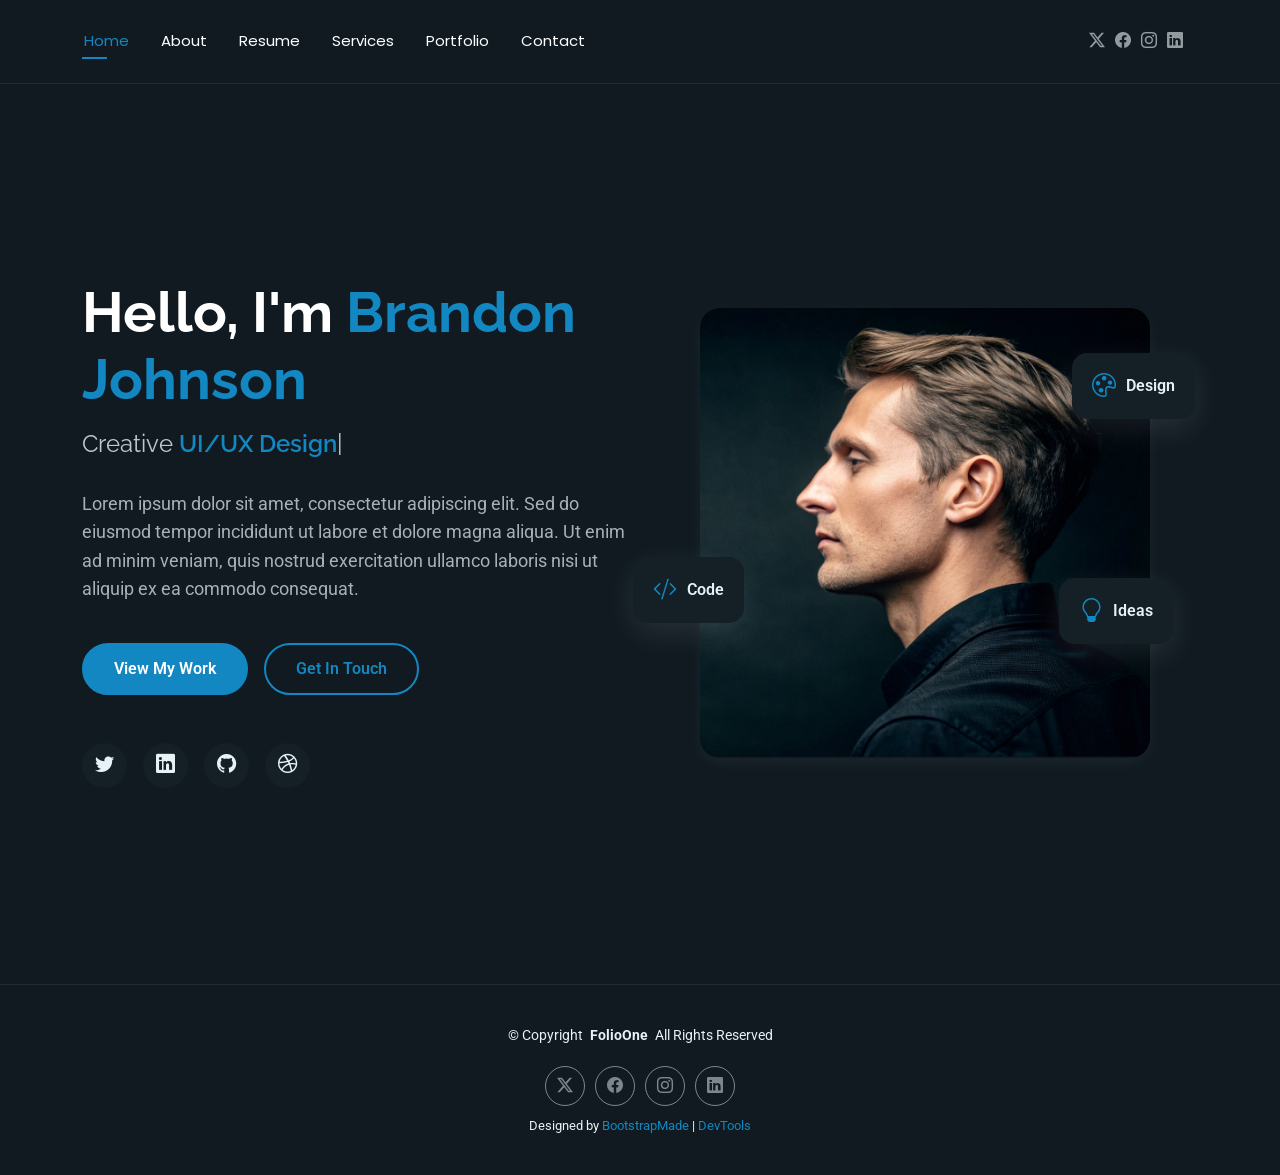
==== index.html @ 655c6ffe "." ====
<!DOCTYPE html>
<html lang="en">

<head>
  <meta charset="utf-8">
  <meta content="width=device-width, initial-scale=1.0" name="viewport">
  <title>Index - FolioOne Bootstrap Template</title>
  <meta name="description" content="">
  <meta name="keywords" content="">

  <!-- Favicons -->
  <link href="assets/img/favicon.png" rel="icon">
  <link href="assets/img/apple-touch-icon.png" rel="apple-touch-icon">

  <!-- Fonts -->
  <link href="https://fonts.googleapis.com" rel="preconnect">
  <link href="https://fonts.gstatic.com" rel="preconnect" crossorigin>
  <link href="https://fonts.googleapis.com/css2?family=Roboto:ital,wght@0,100;0,300;0,400;0,500;0,700;0,900;1,100;1,300;1,400;1,500;1,700;1,900&family=Poppins:ital,wght@0,100;0,200;0,300;0,400;0,500;0,600;0,700;0,800;0,900;1,100;1,200;1,300;1,400;1,500;1,600;1,700;1,800;1,900&family=Raleway:ital,wght@0,100;0,200;0,300;0,400;0,500;0,600;0,700;0,800;0,900;1,100;1,200;1,300;1,400;1,500;1,600;1,700;1,800;1,900&display=swap" rel="stylesheet">

  <!-- Vendor CSS Files -->
  <link href="assets/vendor/bootstrap/css/bootstrap.min.css" rel="stylesheet">
  <link href="assets/vendor/bootstrap-icons/bootstrap-icons.css" rel="stylesheet">
  <link href="assets/vendor/aos/aos.css" rel="stylesheet">
  <link href="assets/vendor/swiper/swiper-bundle.min.css" rel="stylesheet">
  <link href="assets/vendor/glightbox/css/glightbox.min.css" rel="stylesheet">

  <!-- Main CSS File -->
  <link href="assets/css/main.css" rel="stylesheet">

  <!-- =======================================================
  * Template Name: FolioOne
  * Template URL: https://bootstrapmade.com/folioone-bootstrap-portfolio-website-template/
  * Updated: Aug 23 2025 with Bootstrap v5.3.7
  * Author: BootstrapMade.com
  * License: https://bootstrapmade.com/license/
  ======================================================== -->
</head>

<body class="index-page">

  <header id="header" class="header d-flex align-items-center light-background sticky-top">
    <div class="container position-relative d-flex align-items-center justify-content-between">

      <!-- <a href="index.html" class="logo d-flex align-items-center me-auto me-xl-0">
      <img src="assets/img/logo.webp" alt="">
      <h1 class="sitename">FolioOne</h1> 
    </a> -->

      <nav id="navmenu" class="navmenu">
        <ul>
          <li><a href="index.html" class="active">Home</a></li>
          <li><a href="about.html">About</a></li>
          <li><a href="resume.html">Resume</a></li>
          <li><a href="services.html">Services</a></li>
          <li><a href="portfolio.html">Portfolio</a></li>
          <li><a href="contact.html">Contact</a></li>
        </ul>
        <i class="mobile-nav-toggle d-xl-none bi bi-list"></i>
      </nav>

      <div class="header-social-links">
        <a href="#" class="twitter"><i class="bi bi-twitter-x"></i></a>
        <a href="#" class="facebook"><i class="bi bi-facebook"></i></a>
        <a href="#" class="instagram"><i class="bi bi-instagram"></i></a>
        <a href="#" class="linkedin"><i class="bi bi-linkedin"></i></a>
      </div>

    </div>
  </header>

  <main class="main">

    <!-- Hero Section -->
    <section id="hero" class="hero section">

      <div class="container" data-aos="fade-up" data-aos-delay="100">

        <div class="row gy-4 align-items-center">
          <div class="col-lg-6 order-2 order-lg-1">
            <div class="hero-content">
              <h1 data-aos="fade-up" data-aos-delay="200">Hello, I'm <span class="highlight">Brandon Johnson</span></h1>
              <h2 data-aos="fade-up" data-aos-delay="300">Creative <span class="typed" data-typed-items="UI/UX Designer, Web Developer, Digital Artist, Brand Strategist"></span></h2>
              <p data-aos="fade-up" data-aos-delay="400">Lorem ipsum dolor sit amet, consectetur adipiscing elit. Sed do eiusmod tempor incididunt ut labore et dolore magna aliqua. Ut enim ad minim veniam, quis nostrud exercitation ullamco laboris nisi ut aliquip ex ea commodo consequat.</p>
              <div class="hero-actions" data-aos="fade-up" data-aos-delay="500">
                <a href="portfolio.html" class="btn btn-primary">View My Work</a>
                <a href="contact.html" class="btn btn-outline">Get In Touch</a>
              </div>
              <div class="social-links" data-aos="fade-up" data-aos-delay="600">
                <a href="#"><i class="bi bi-twitter"></i></a>
                <a href="#"><i class="bi bi-linkedin"></i></a>
                <a href="#"><i class="bi bi-github"></i></a>
                <a href="#"><i class="bi bi-dribbble"></i></a>
              </div>
            </div>
          </div>
          <div class="col-lg-6 order-1 order-lg-2">
            <div class="hero-image" data-aos="zoom-in" data-aos-delay="300">
              <div class="image-wrapper">
                <img src="assets/img/profile/profile-square-11.webp" alt="Sarah Mitchell" class="img-fluid">
                <div class="floating-elements">
                  <div class="floating-card design" data-aos="fade-left" data-aos-delay="700">
                    <i class="bi bi-palette"></i>
                    <span>Design</span>
                  </div>
                  <div class="floating-card code" data-aos="fade-right" data-aos-delay="800">
                    <i class="bi bi-code-slash"></i>
                    <span>Code</span>
                  </div>
                  <div class="floating-card creativity" data-aos="fade-up" data-aos-delay="900">
                    <i class="bi bi-lightbulb"></i>
                    <span>Ideas</span>
                  </div>
                </div>
              </div>
            </div>
          </div>
        </div>

      </div>

    </section><!-- /Hero Section -->

  </main>

  <footer id="footer" class="footer">

    <div class="container">
      <div class="copyright text-center ">
        <p>© <span>Copyright</span> <strong class="px-1 sitename">FolioOne</strong> <span>All Rights Reserved<br></span></p>
      </div>
      <div class="social-links d-flex justify-content-center">
        <a href=""><i class="bi bi-twitter-x"></i></a>
        <a href=""><i class="bi bi-facebook"></i></a>
        <a href=""><i class="bi bi-instagram"></i></a>
        <a href=""><i class="bi bi-linkedin"></i></a>
      </div>
      <div class="credits">
        <!-- All the links in the footer should remain intact. -->
        <!-- You can delete the links only if you've purchased the pro version. -->
        <!-- Licensing information: https://bootstrapmade.com/license/ -->
        <!-- Purchase the pro version with working PHP/AJAX contact form: [buy-url] -->
        Designed by <a href="https://bootstrapmade.com/">BootstrapMade</a> | <a href="https://bootstrapmade.com/tools/">DevTools</a>
      </div>
    </div>

  </footer>

  <!-- Scroll Top -->
  <a href="#" id="scroll-top" class="scroll-top d-flex align-items-center justify-content-center"><i class="bi bi-arrow-up-short"></i></a>

  <!-- Preloader -->
  <div id="preloader"></div>

  <!-- Vendor JS Files -->
  <script src="assets/vendor/bootstrap/js/bootstrap.bundle.min.js"></script>
  <script src="assets/vendor/php-email-form/validate.js"></script>
  <script src="assets/vendor/aos/aos.js"></script>
  <script src="assets/vendor/typed.js/typed.umd.js"></script>
  <script src="assets/vendor/waypoints/noframework.waypoints.js"></script>
  <script src="assets/vendor/purecounter/purecounter_vanilla.js"></script>
  <script src="assets/vendor/swiper/swiper-bundle.min.js"></script>
  <script src="assets/vendor/imagesloaded/imagesloaded.pkgd.min.js"></script>
  <script src="assets/vendor/isotope-layout/isotope.pkgd.min.js"></script>
  <script src="assets/vendor/glightbox/js/glightbox.min.js"></script>

  <!-- Main JS File -->
  <script src="assets/js/main.js"></script>

</body>

</html>
---- assets/css/main.css ----
/**
* Template Name: FolioOne
* Template URL: https://bootstrapmade.com/folioone-bootstrap-portfolio-website-template/
* Updated: Aug 23 2025 with Bootstrap v5.3.7
* Author: BootstrapMade.com
* License: https://bootstrapmade.com/license/
*/

/*--------------------------------------------------------------
# Font & Color Variables
# Help: https://bootstrapmade.com/color-system/
--------------------------------------------------------------*/
/* Fonts */
:root {
  --default-font: "Roboto",  system-ui, -apple-system, "Segoe UI", Roboto, "Helvetica Neue", Arial, "Noto Sans", "Liberation Sans", sans-serif, "Apple Color Emoji", "Segoe UI Emoji", "Segoe UI Symbol", "Noto Color Emoji";
  --heading-font: "Raleway",  sans-serif;
  --nav-font: "Poppins",  sans-serif;
}

/* Global Colors - The following color variables are used throughout the website. Updating them here will change the color scheme of the entire website */
:root { 
  --background-color: #101a20; /* Background color for the entire website, including individual sections */
  --default-color: #e7f2f7; /* Default color used for the majority of the text content across the entire website */
  --heading-color: #ffffff; /* Color for headings, subheadings and title throughout the website */
  --accent-color: #1387c1; /* Accent color that represents your brand on the website. It's used for buttons, links, and other elements that need to stand out */
  --surface-color: #141f26; /* The surface color is used as a background of boxed elements within sections, such as cards, icon boxes, or other elements that require a visual separation from the global background. */
  --contrast-color: #ffffff; /* Contrast color for text, ensuring readability against backgrounds of accent, heading, or default colors. */
}

/* Nav Menu Colors - The following color variables are used specifically for the navigation menu. They are separate from the global colors to allow for more customization options */
:root {
  --nav-color: #ffffff;  /* The default color of the main navmenu links */
  --nav-hover-color: #1387c1; /* Applied to main navmenu links when they are hovered over or active */
  --nav-mobile-background-color: #213642; /* Used as the background color for mobile navigation menu */
  --nav-dropdown-background-color: #051117; /* Used as the background color for dropdown items that appear when hovering over primary navigation items */
  --nav-dropdown-color: #e7f2f7; /* Used for navigation links of the dropdown items in the navigation menu. */
  --nav-dropdown-hover-color: #1387c1; /* Similar to --nav-hover-color, this color is applied to dropdown navigation links when they are hovered over. */
}

/* Color Presets - These classes override global colors when applied to any section or element, providing reuse of the sam color scheme. */

.light-background {
  --background-color: #142027;
  --surface-color: #325264;
}

.dark-background {
  --background-color: #0b1419;
  --default-color: #ffffff;
  --heading-color: #ffffff;
  --surface-color: #252525;
  --contrast-color: #ffffff;
}

/* Smooth scroll */
:root {
  scroll-behavior: smooth;
}

/*--------------------------------------------------------------
# General Styling & Shared Classes
--------------------------------------------------------------*/
body {
  color: var(--default-color);
  background-color: var(--background-color);
  font-family: var(--default-font);
}

a {
  color: var(--accent-color);
  text-decoration: none;
  transition: 0.3s;
}

a:hover {
  color: color-mix(in srgb, var(--accent-color), transparent 25%);
  text-decoration: none;
}

h1,
h2,
h3,
h4,
h5,
h6 {
  color: var(--heading-color);
  font-family: var(--heading-font);
}

/* PHP Email Form Messages
------------------------------*/
.php-email-form .error-message {
  display: none;
  background: #df1529;
  color: #ffffff;
  text-align: left;
  padding: 15px;
  margin-bottom: 24px;
  font-weight: 600;
}

.php-email-form .sent-message {
  display: none;
  color: #ffffff;
  background: #059652;
  text-align: center;
  padding: 15px;
  margin-bottom: 24px;
  font-weight: 600;
}

.php-email-form .loading {
  display: none;
  background: var(--surface-color);
  text-align: center;
  padding: 15px;
  margin-bottom: 24px;
}

.php-email-form .loading:before {
  content: "";
  display: inline-block;
  border-radius: 50%;
  width: 24px;
  height: 24px;
  margin: 0 10px -6px 0;
  border: 3px solid var(--accent-color);
  border-top-color: var(--surface-color);
  animation: php-email-form-loading 1s linear infinite;
}

@keyframes php-email-form-loading {
  0% {
    transform: rotate(0deg);
  }

  100% {
    transform: rotate(360deg);
  }
}

/*--------------------------------------------------------------
# Global Header
--------------------------------------------------------------*/
.header {
  --background-color: rgba(255, 255, 255, 0);
  color: var(--default-color);
  background-color: var(--background-color);
  padding: 15px 0;
  transition: all 0.5s;
  z-index: 997;
  border-bottom: 1px solid color-mix(in srgb, var(--default-color), transparent 92%);
}

.header .logo {
  line-height: 1;
}

.header .logo img {
  max-height: 36px;
  margin-right: 8px;
}

.header .logo h1 {
  font-size: 32px;
  margin: 0;
  font-weight: 400;
  color: var(--heading-color);
}

.header .header-social-links {
  padding-right: 15px;
}

.header .header-social-links a {
  color: color-mix(in srgb, var(--default-color), transparent 40%);
  padding-left: 6px;
  display: inline-block;
  transition: 0.3s;
  font-size: 16px;
}

.header .header-social-links a:hover {
  color: var(--default-color);
}

.header .header-social-links a i {
  line-height: 0px;
}

@media (max-width: 1200px) {
  .header .logo {
    order: 1;
  }

  .header .header-social-links {
    order: 2;
  }

  .header .navmenu {
    order: 3;
  }
}

/* Global Header on Scroll
------------------------------*/
.scrolled .header {
  --background-color: rgba(16, 26, 32, 0.9);
}

/*--------------------------------------------------------------
# Navigation Menu
--------------------------------------------------------------*/
/* Desktop Navigation */
@media (min-width: 1200px) {
  .navmenu {
    padding: 0;
  }

  .navmenu ul {
    margin: 0;
    padding: 0;
    display: flex;
    list-style: none;
    align-items: center;
  }

  .navmenu li {
    position: relative;
  }

  .navmenu>ul>li {
    white-space: nowrap;
    padding: 15px 28px 15px 0;
  }

  .navmenu>ul>li:last-child {
    padding-right: 0;
  }

  .navmenu a,
  .navmenu a:focus {
    color: var(--nav-color);
    font-size: 15px;
    padding: 0 2px;
    font-family: var(--nav-font);
    font-weight: 400;
    display: flex;
    align-items: center;
    justify-content: space-between;
    white-space: nowrap;
    transition: 0.3s;
    position: relative;
  }

  .navmenu a i,
  .navmenu a:focus i {
    font-size: 12px;
    line-height: 0;
    margin-left: 5px;
    transition: 0.3s;
  }

  .navmenu>ul>li>a:before {
    content: "";
    position: absolute;
    height: 2px;
    bottom: -6px;
    left: 0;
    background-color: var(--nav-hover-color);
    visibility: hidden;
    width: 0px;
    transition: all 0.3s ease-in-out 0s;
  }

  .navmenu a:hover:before,
  .navmenu li:hover>a:before,
  .navmenu .active:before {
    visibility: visible;
    width: 25px;
  }

  .navmenu li:hover>a,
  .navmenu .active,
  .navmenu .active:focus {
    color: var(--nav-hover-color);
  }

  .navmenu .dropdown ul {
    margin: 0;
    padding: 10px 0;
    background: var(--nav-dropdown-background-color);
    display: block;
    position: absolute;
    visibility: hidden;
    left: -5px;
    top: 130%;
    opacity: 0;
    transition: 0.3s;
    border-radius: 4px;
    z-index: 99;
    box-shadow: 0px 0px 30px rgba(0, 0, 0, 0.1);
  }

  .navmenu .dropdown ul li {
    min-width: 200px;
  }

  .navmenu .dropdown ul a {
    padding: 10px 20px;
    font-size: 15px;
    text-transform: none;
    color: var(--nav-dropdown-color);
  }

  .navmenu .dropdown ul a i {
    font-size: 12px;
  }

  .navmenu .dropdown ul a:hover,
  .navmenu .dropdown ul .active:hover,
  .navmenu .dropdown ul li:hover>a {
    color: var(--nav-dropdown-hover-color);
  }

  .navmenu .dropdown:hover>ul {
    opacity: 1;
    top: 100%;
    visibility: visible;
  }

  .navmenu .dropdown .dropdown ul {
    top: 0;
    left: -90%;
    visibility: hidden;
  }

  .navmenu .dropdown .dropdown:hover>ul {
    opacity: 1;
    top: 0;
    left: -100%;
    visibility: visible;
  }
}

/* Mobile Navigation */
@media (max-width: 1199px) {
  .mobile-nav-toggle {
    color: var(--nav-color);
    font-size: 28px;
    line-height: 0;
    margin-right: 10px;
    cursor: pointer;
    transition: color 0.3s;
  }

  .navmenu {
    padding: 0;
    z-index: 9997;
  }

  .navmenu ul {
    display: none;
    list-style: none;
    position: absolute;
    inset: 60px 20px 20px 20px;
    padding: 10px 0;
    margin: 0;
    border-radius: 6px;
    background-color: var(--nav-mobile-background-color);
    border: 1px solid color-mix(in srgb, var(--default-color), transparent 90%);
    box-shadow: none;
    overflow-y: auto;
    transition: 0.3s;
    z-index: 9998;
  }

  .navmenu a,
  .navmenu a:focus {
    color: var(--nav-dropdown-color);
    padding: 10px 20px;
    font-family: var(--nav-font);
    font-size: 17px;
    font-weight: 500;
    display: flex;
    align-items: center;
    justify-content: space-between;
    white-space: nowrap;
    transition: 0.3s;
  }

  .navmenu a i,
  .navmenu a:focus i {
    font-size: 12px;
    line-height: 0;
    margin-left: 5px;
    width: 30px;
    height: 30px;
    display: flex;
    align-items: center;
    justify-content: center;
    border-radius: 50%;
    transition: 0.3s;
    background-color: color-mix(in srgb, var(--accent-color), transparent 90%);
  }

  .navmenu a i:hover,
  .navmenu a:focus i:hover {
    background-color: var(--accent-color);
    color: var(--contrast-color);
  }

  .navmenu a:hover,
  .navmenu .active,
  .navmenu .active:focus {
    color: var(--nav-dropdown-hover-color);
  }

  .navmenu .active i,
  .navmenu .active:focus i {
    background-color: var(--accent-color);
    color: var(--contrast-color);
    transform: rotate(180deg);
  }

  .navmenu .dropdown ul {
    position: static;
    display: none;
    z-index: 99;
    padding: 10px 0;
    margin: 10px 20px;
    background-color: var(--nav-dropdown-background-color);
    transition: all 0.5s ease-in-out;
  }

  .navmenu .dropdown ul ul {
    background-color: rgba(33, 37, 41, 0.1);
  }

  .navmenu .dropdown>.dropdown-active {
    display: block;
    background-color: rgba(33, 37, 41, 0.03);
  }

  .mobile-nav-active {
    overflow: hidden;
  }

  .mobile-nav-active .mobile-nav-toggle {
    color: #fff;
    position: absolute;
    font-size: 32px;
    top: 15px;
    right: 15px;
    margin-right: 0;
    z-index: 9999;
  }

  .mobile-nav-active .navmenu {
    position: fixed;
    overflow: hidden;
    inset: 0;
    background: rgba(33, 37, 41, 0.8);
    transition: 0.3s;
  }

  .mobile-nav-active .navmenu>ul {
    display: block;
  }
}

/*--------------------------------------------------------------
# Global Footer
--------------------------------------------------------------*/
.footer {
  color: var(--default-color);
  background-color: var(--background-color);
  font-size: 14px;
  padding: 40px 0;
  position: relative;
  border-top: 1px solid color-mix(in srgb, var(--default-color), transparent 92%);
}

.footer .copyright p {
  margin-bottom: 0;
}

.footer .social-links {
  margin-top: 20px;
}

.footer .social-links a {
  display: flex;
  align-items: center;
  justify-content: center;
  width: 40px;
  height: 40px;
  border-radius: 50%;
  border: 1px solid color-mix(in srgb, var(--default-color), transparent 50%);
  font-size: 16px;
  color: color-mix(in srgb, var(--default-color), transparent 50%);
  margin: 0 5px;
  transition: 0.3s;
}

.footer .social-links a:hover {
  color: var(--accent-color);
  border-color: var(--accent-color);
}

.footer .credits {
  margin-top: 10px;
  font-size: 13px;
  text-align: center;
}

/*--------------------------------------------------------------
# Preloader
--------------------------------------------------------------*/
#preloader {
  position: fixed;
  inset: 0;
  z-index: 9999;
  overflow: hidden;
  background-color: var(--background-color);
  transition: all 0.6s ease-out;
  width: 100%;
  height: 100vh;
}

#preloader:before,
#preloader:after {
  content: "";
  position: absolute;
  border: 4px solid var(--accent-color);
  border-radius: 50%;
  animation: animate-preloader 2s cubic-bezier(0, 0.2, 0.8, 1) infinite;
}

#preloader:after {
  animation-delay: -0.5s;
}

@keyframes animate-preloader {
  0% {
    width: 10px;
    height: 10px;
    top: calc(50% - 5px);
    left: calc(50% - 5px);
    opacity: 1;
  }

  100% {
    width: 72px;
    height: 72px;
    top: calc(50% - 36px);
    left: calc(50% - 36px);
    opacity: 0;
  }
}

/*--------------------------------------------------------------
# Scroll Top Button
--------------------------------------------------------------*/
.scroll-top {
  position: fixed;
  visibility: hidden;
  opacity: 0;
  right: 15px;
  bottom: -15px;
  z-index: 99999;
  background-color: var(--accent-color);
  width: 44px;
  height: 44px;
  border-radius: 50px;
  transition: all 0.4s;
}

.scroll-top i {
  font-size: 24px;
  color: var(--contrast-color);
  line-height: 0;
}

.scroll-top:hover {
  background-color: color-mix(in srgb, var(--accent-color), transparent 20%);
  color: var(--contrast-color);
}

.scroll-top.active {
  visibility: visible;
  opacity: 1;
  bottom: 15px;
}

/*--------------------------------------------------------------
# Disable aos animation delay on mobile devices
--------------------------------------------------------------*/
@media screen and (max-width: 768px) {
  [data-aos-delay] {
    transition-delay: 0 !important;
  }
}

/*--------------------------------------------------------------
# Global Page Titles & Breadcrumbs
--------------------------------------------------------------*/
.page-title {
  color: var(--default-color);
  background-color: var(--background-color);
  position: relative;
}

.page-title .heading {
  padding: 80px 0;
  border-top: 1px solid color-mix(in srgb, var(--default-color), transparent 90%);
}

.page-title .heading h1 {
  font-size: 38px;
  font-weight: 700;
}

.page-title nav {
  background-color: color-mix(in srgb, var(--default-color), transparent 96%);
  padding: 20px 0;
}

.page-title nav ol {
  display: flex;
  flex-wrap: wrap;
  list-style: none;
  padding: 0;
  margin: 0;
  font-size: 16px;
  font-weight: 400;
}

.page-title nav ol li+li {
  padding-left: 10px;
}

.page-title nav ol li+li::before {
  content: "/";
  display: inline-block;
  padding-right: 10px;
  color: color-mix(in srgb, var(--default-color), transparent 70%);
}

/*--------------------------------------------------------------
# Global Sections
--------------------------------------------------------------*/
section,
.section {
  color: var(--default-color);
  background-color: var(--background-color);
  padding: 60px 0;
  scroll-margin-top: 100px;
  overflow: clip;
}

@media (max-width: 1199px) {

  section,
  .section {
    scroll-margin-top: 66px;
  }
}

/*--------------------------------------------------------------
# Global Section Titles
--------------------------------------------------------------*/
.section-title {
  text-align: center;
  padding-bottom: 60px;
  position: relative;
}

.section-title h2 {
  font-size: 3.5rem;
  font-weight: 400;
  line-height: 1.2;
  color: var(--heading-color);
  margin-bottom: 1.5rem;
  letter-spacing: -1px;
}

@media (max-width: 768px) {
  .section-title h2 {
    font-size: 2.5rem;
  }
}

.section-title p {
  font-size: 1.125rem;
  line-height: 1.8;
  color: color-mix(in srgb, var(--default-color), transparent 25%);
  max-width: 900px;
  margin: 0 auto;
  text-wrap: balance;
}

/*--------------------------------------------------------------
# Hero Section
--------------------------------------------------------------*/
.hero {
  padding: 80px 0;
  min-height: 100vh;
  display: flex;
  align-items: center;
}

.hero .hero-content h1 {
  font-size: 3.5rem;
  font-weight: 700;
  margin-bottom: 1rem;
  line-height: 1.2;
}

.hero .hero-content h1 .highlight {
  color: var(--accent-color);
  position: relative;
}

.hero .hero-content h1 .highlight::after {
  content: "";
  position: absolute;
  bottom: 0;
  left: 0;
  width: 100%;
  height: 3px;
  background: linear-gradient(90deg, var(--accent-color), color-mix(in srgb, var(--accent-color), transparent 50%));
  border-radius: 2px;
}

@media (max-width: 768px) {
  .hero .hero-content h1 {
    font-size: 2.5rem;
  }
}

.hero .hero-content h2 {
  font-size: 1.5rem;
  font-weight: 400;
  margin-bottom: 2rem;
  color: color-mix(in srgb, var(--default-color), transparent 20%);
}

.hero .hero-content h2 .typed {
  color: var(--accent-color);
  font-weight: 600;
}

@media (max-width: 768px) {
  .hero .hero-content h2 {
    font-size: 1.25rem;
  }
}

.hero .hero-content p {
  font-size: 1.1rem;
  line-height: 1.6;
  margin-bottom: 2.5rem;
  color: color-mix(in srgb, var(--default-color), transparent 30%);
}

.hero .hero-actions {
  display: flex;
  gap: 1rem;
  margin-bottom: 3rem;
}

.hero .hero-actions .btn {
  padding: 12px 30px;
  border-radius: 50px;
  font-weight: 600;
  text-decoration: none;
  transition: all 0.3s ease;
  border: 2px solid;
}

.hero .hero-actions .btn.btn-primary {
  background: var(--accent-color);
  color: var(--contrast-color);
  border-color: var(--accent-color);
}

.hero .hero-actions .btn.btn-primary:hover {
  background: color-mix(in srgb, var(--accent-color), black 15%);
  border-color: color-mix(in srgb, var(--accent-color), black 15%);
  transform: translateY(-2px);
}

.hero .hero-actions .btn.btn-outline {
  background: transparent;
  color: var(--accent-color);
  border-color: var(--accent-color);
}

.hero .hero-actions .btn.btn-outline:hover {
  transform: translateY(-2px);
}

@media (max-width: 576px) {
  .hero .hero-actions {
    flex-direction: column;
  }

  .hero .hero-actions .btn {
    text-align: center;
  }
}

.hero .social-links {
  display: flex;
  gap: 1rem;
}

.hero .social-links a {
  width: 45px;
  height: 45px;
  background: var(--surface-color);
  border-radius: 50%;
  display: flex;
  align-items: center;
  justify-content: center;
  color: var(--default-color);
  font-size: 1.2rem;
  transition: all 0.3s ease;
}

.hero .social-links a:hover {
  background: var(--accent-color);
  color: var(--contrast-color);
  transform: translateY(-3px);
  box-shadow: 0 8px 25px color-mix(in srgb, var(--accent-color), transparent 70%);
}

.hero .hero-image {
  position: relative;
}

.hero .hero-image .image-wrapper {
  position: relative;
  max-width: 450px;
  margin: 0 auto;
}

.hero .hero-image .image-wrapper img {
  border-radius: 20px;
  box-shadow: 0 5px 15px color-mix(in srgb, var(--default-color), transparent 95%);
  transition: transform 0.3s ease;
}

.hero .hero-image .image-wrapper img:hover {
  transform: scale(1.02);
}

.hero .hero-image .floating-elements {
  position: absolute;
  top: 0;
  left: 0;
  right: 0;
  bottom: 0;
  pointer-events: none;
}

.hero .hero-image .floating-elements .floating-card {
  position: absolute;
  background: var(--surface-color);
  padding: 15px 20px;
  border-radius: 15px;
  box-shadow: 0 10px 30px color-mix(in srgb, var(--default-color), transparent 90%);
  display: flex;
  align-items: center;
  gap: 10px;
  font-weight: 600;
  animation: float 3s ease-in-out infinite;
}

.hero .hero-image .floating-elements .floating-card i {
  font-size: 1.5rem;
  color: var(--accent-color);
}

.hero .hero-image .floating-elements .floating-card.design {
  top: 10%;
  right: -10%;
  animation-delay: 0s;
}

.hero .hero-image .floating-elements .floating-card.code {
  bottom: 30%;
  left: -15%;
  animation-delay: 1s;
}

.hero .hero-image .floating-elements .floating-card.creativity {
  top: 60%;
  right: -5%;
  animation-delay: 2s;
}

@media (max-width: 992px) {
  .hero .hero-image .floating-elements .floating-card {
    display: none;
  }
}

@keyframes float {

  0%,
  100% {
    transform: translateY(0px);
  }

  50% {
    transform: translateY(-10px);
  }
}

@media (max-width: 992px) {
  .hero .hero-content {
    text-align: center;
    margin-bottom: 3rem;
  }
}

/*--------------------------------------------------------------
# About Section
--------------------------------------------------------------*/
.about .intro-content .eyebrow {
  display: inline-block;
  letter-spacing: 0.12em;
  text-transform: uppercase;
  font-size: 12px;
  color: color-mix(in srgb, var(--default-color), transparent 40%);
  margin-bottom: 16px;
}

.about .intro-content .headline {
  font-family: var(--heading-font);
  font-weight: 300;
  line-height: 1.2;
  font-size: clamp(28px, 4vw, 44px);
  margin: 0 0 24px 0;
}

.about .intro-content .lead {
  font-size: 18px;
  line-height: 1.8;
  color: color-mix(in srgb, var(--default-color), transparent 10%);
  margin-bottom: 24px;
}

.about .intro-content p {
  line-height: 1.8;
  margin-bottom: 24px;
  color: color-mix(in srgb, var(--default-color), transparent 5%);
}

.about .intro-content .cta-group {
  display: flex;
  gap: 24px;
  align-items: center;
  margin-top: 24px;
}

.about .intro-content .cta-group .btn-ghost {
  display: inline-flex;
  align-items: center;
  gap: 8px;
  padding: 12px 18px;
  border-radius: 6px;
  color: var(--accent-color);
  background: color-mix(in srgb, var(--accent-color), transparent 92%);
  border: 1px solid color-mix(in srgb, var(--accent-color), transparent 70%);
  transition: 0.3s ease-in-out;
}

.about .intro-content .cta-group .btn-ghost:hover,
.about .intro-content .cta-group .btn-ghost:focus {
  color: var(--contrast-color);
  background: var(--accent-color);
  border-color: var(--accent-color);
  outline: none;
  box-shadow: 0 0 0 3px color-mix(in srgb, var(--accent-color), transparent 70%);
}

.about .intro-content .cta-group .link-underline {
  display: inline-flex;
  align-items: center;
  gap: 8px;
  position: relative;
  color: var(--accent-color);
  padding-bottom: 4px;
  transition: 0.3s ease-in-out;
}

.about .intro-content .cta-group .link-underline::after {
  content: "";
  position: absolute;
  left: 0;
  right: 0;
  bottom: 0;
  height: 1px;
  background: color-mix(in srgb, var(--accent-color), transparent 40%);
  transform: scaleX(0.4);
  transform-origin: left;
  transition: 0.3s ease-in-out;
}

.about .intro-content .cta-group .link-underline:hover,
.about .intro-content .cta-group .link-underline:focus {
  color: color-mix(in srgb, var(--accent-color), transparent 10%);
  outline: none;
}

.about .intro-content .cta-group .link-underline:hover::after,
.about .intro-content .cta-group .link-underline:focus::after {
  transform: scaleX(1);
}

.about .profile-figure {
  margin: 0;
}

.about .profile-figure .profile-photo {
  width: 88%;
  max-width: 440px;
  border-radius: 18px;
  box-shadow: 0 10px 30px color-mix(in srgb, var(--default-color), transparent 92%);
  transform: translateY(0);
  transition: transform 0.3s ease-in-out;
}

.about .profile-figure .profile-caption {
  margin-top: 24px;
  display: flex;
  align-items: center;
  justify-content: center;
}

.about .profile-figure .profile-caption .meta {
  font-size: 14px;
  color: color-mix(in srgb, var(--default-color), transparent 20%);
}

.about .profile-figure .profile-caption .meta .funfact {
  font-size: 13px;
  margin-top: 4px;
  color: color-mix(in srgb, var(--default-color), transparent 35%);
}

.about .profile-figure:hover .profile-photo {
  transform: translateY(-4px);
}

.about .skill-item {
  padding: 24px;
  border-radius: 6px;
  transition: 0.3s ease-in-out;
  background: color-mix(in srgb, var(--surface-color), var(--accent-color) 2%);
  border: 1px solid color-mix(in srgb, var(--default-color), transparent 88%);
  height: 100%;
}

.about .skill-item i {
  font-size: 24px;
  color: var(--accent-color);
  margin-bottom: 16px;
  display: inline-block;
}

.about .skill-item h3 {
  font-size: 16px;
  margin-bottom: 6px;
  font-weight: 500;
}

.about .skill-item p {
  margin: 0;
  font-size: 14px;
  color: color-mix(in srgb, var(--default-color), transparent 25%);
}

.about .skill-item:hover {
  transform: translateY(-3px);
  border-color: color-mix(in srgb, var(--accent-color), transparent 60%);
  box-shadow: 0 10px 30px color-mix(in srgb, var(--default-color), transparent 92%);
}

.about .timeline-item {
  position: relative;
  padding-left: 26px;
}

.about .timeline-item time {
  display: inline-block;
  font-size: 12px;
  letter-spacing: 0.08em;
  text-transform: uppercase;
  color: color-mix(in srgb, var(--default-color), transparent 45%);
  margin-bottom: 6px;
}

.about .timeline-item h4 {
  font-size: 18px;
  font-weight: 400;
  margin: 0 0 6px;
}

.about .timeline-item p {
  font-size: 14px;
  color: color-mix(in srgb, var(--default-color), transparent 25%);
  margin: 0;
}

.about .timeline-item .dot {
  position: absolute;
  left: 0;
  top: 4px;
  width: 10px;
  height: 10px;
  border-radius: 50%;
  background: var(--accent-color);
  box-shadow: 0 0 0 6px color-mix(in srgb, var(--accent-color), transparent 80%);
}

.about .personal-quote {
  padding: 24px 0;
}

.about .personal-quote p {
  font-family: var(--heading-font);
  font-weight: 300;
  font-size: clamp(20px, 3vw, 28px);
  line-height: 1.5;
  color: color-mix(in srgb, var(--default-color), transparent 5%);
  margin: 0 auto;
  max-width: 800px;
}

.about .fact-pill {
  display: flex;
  align-items: center;
  justify-content: center;
  gap: 10px;
  padding: 10px 14px;
  border-radius: 999px;
  border: 1px solid color-mix(in srgb, var(--default-color), transparent 85%);
  background: var(--surface-color);
  color: color-mix(in srgb, var(--default-color), transparent 10%);
  transition: 0.3s ease-in-out;
}

.about .fact-pill i {
  color: var(--accent-color);
}

.about .fact-pill span {
  font-size: 14px;
}

.about .fact-pill:hover {
  transform: translateY(-2px);
  border-color: color-mix(in srgb, var(--accent-color), transparent 60%);
  box-shadow: 0 10px 30px color-mix(in srgb, var(--default-color), transparent 92%);
}

.about .fact-pill:focus-within {
  box-shadow: 0 0 0 3px color-mix(in srgb, var(--accent-color), transparent 70%);
}

@media (max-width: 992px) {
  .about .profile-figure {
    text-align: center !important;
  }

  .about .profile-figure .profile-photo {
    width: 72%;
  }

  .about .intro-content .cta-group {
    flex-wrap: wrap;
  }
}

@media (max-width: 576px) {
  .about .profile-figure .profile-photo {
    width: 100%;
  }
}

/*--------------------------------------------------------------
# Skills Section
--------------------------------------------------------------*/
.skills .skill-box {
  background-color: var(--surface-color);
  padding: 2rem;
  border-radius: 8px;
  box-shadow: 0 0 20px rgba(0, 0, 0, 0.05);
}

.skills .skill-box h3 {
  font-size: 1.2rem;
  margin-bottom: 1rem;
  font-weight: 600;
}

.skills .skill-box p {
  font-size: 0.9rem;
  margin-bottom: 0.8rem;
  opacity: 0.6;
}

.skills .skill-box .progress {
  background-color: color-mix(in srgb, var(--accent-color), transparent 85%);
  border-radius: 50px;
  height: 8px;
  margin-top: 5px;
  overflow: hidden;
}

.skills .skill-box .progress .progress-bar {
  background-color: var(--accent-color);
  height: 100%;
  position: relative;
  border-radius: 50px;
  transition: 0.9s;
  width: 1px;
}

/*--------------------------------------------------------------
# Stats Section
--------------------------------------------------------------*/
.stats .avatars {
  position: relative;
}

.stats .avatars img {
  width: 60px;
  height: 60px;
  border: 3px solid var(--accent-color);
  margin-right: -15px;
  transition: transform 0.3s ease;
}

.stats .avatars img:hover {
  transform: translateY(-5px);
  z-index: 2;
}

.stats .counters h2 {
  color: var(--heading-color);
  font-size: 48px;
  font-weight: 700;
  margin-bottom: 10px;
}

.stats .counters h2 span {
  display: inline-block;
}

.stats .counters p {
  color: var(--default-color);
  font-size: 18px;
  margin: 0;
  opacity: 0.9;
}

@media (max-width: 991px) {
  .stats .row {
    text-align: center;
  }

  .stats .avatars {
    justify-content: center;
    margin-bottom: 40px;
  }

  .stats .counters h2 {
    font-size: 36px;
  }

  .stats .counters p {
    font-size: 16px;
  }

  .stats .counters .col-md-4 {
    margin-bottom: 30px;
  }

  .stats .counters .col-md-4:last-child {
    margin-bottom: 0;
  }
}

@media (max-width: 576px) {
  .stats {
    padding: 60px 0;
  }

  .stats .avatars {
    flex-wrap: wrap;
    justify-content: center;
  }

  .stats .avatars img {
    margin: 0 -8px;
  }
}

/*--------------------------------------------------------------
# Testimonials Section
--------------------------------------------------------------*/
.testimonials .testimonials-carousel,
.testimonials .testimonials-slider {
  overflow: hidden;
}

.testimonials .testimonial-item .testimonial-content {
  border-left: 3px solid var(--accent-color);
  padding-left: 30px;
}

.testimonials .testimonial-item .testimonial-img {
  border-radius: 50%;
  border: 4px solid var(--background-color);
  margin: 0 auto;
}

.testimonials .testimonial-item h3 {
  font-size: 20px;
  font-weight: bold;
  margin: 10px 0 5px 0;
}

.testimonials .testimonial-item h4 {
  font-size: 14px;
  color: color-mix(in srgb, var(--default-color), transparent 40%);
  margin: 0 0 10px 0;
}

.testimonials .testimonial-item .stars i {
  color: #ffc107;
  margin: 0 1px;
}

.testimonials .testimonial-item .quote-icon-left,
.testimonials .testimonial-item .quote-icon-right {
  color: color-mix(in srgb, var(--accent-color), transparent 50%);
  font-size: 26px;
  line-height: 0;
}

.testimonials .testimonial-item .quote-icon-left {
  display: inline-block;
  left: -5px;
  position: relative;
}

.testimonials .testimonial-item .quote-icon-right {
  display: inline-block;
  right: -5px;
  position: relative;
  top: 10px;
  transform: scale(-1, -1);
}

.testimonials .testimonial-item p {
  font-style: italic;
}

.testimonials .swiper-wrapper {
  height: auto;
}

.testimonials .swiper-pagination {
  margin-top: 30px;
  position: relative;
}

.testimonials .swiper-pagination .swiper-pagination-bullet {
  width: 12px;
  height: 12px;
  background-color: color-mix(in srgb, var(--default-color), transparent 85%);
  opacity: 1;
}

.testimonials .swiper-pagination .swiper-pagination-bullet-active {
  background-color: var(--accent-color);
}

/*--------------------------------------------------------------
# Resume Section
--------------------------------------------------------------*/
.resume .resume-item {
  margin-bottom: 3rem;
}

.resume .resume-item .resume-title {
  font-size: 1.75rem;
  font-weight: 700;
  margin-bottom: 1.5rem;
  padding-bottom: 1.5rem;
  position: relative;
  color: var(--heading-color);
}

.resume .resume-item .resume-title::after {
  content: "";
  position: absolute;
  display: block;
  width: 50px;
  height: 3px;
  background: var(--accent-color);
  bottom: 0;
  left: 0;
}

.resume .resume-item .resume-content {
  padding-left: 1.25rem;
  border-left: 2px solid color-mix(in srgb, var(--accent-color), transparent 85%);
}

.resume .resume-item article {
  position: relative;
  margin-bottom: 2.5rem;
}

.resume .resume-item article::before {
  content: "";
  position: absolute;
  width: 16px;
  height: 16px;
  border-radius: 50%;
  left: -1.8rem;
  top: 0.25rem;
  background: var(--background-color);
  border: 2px solid var(--accent-color);
}

.resume .resume-item article h4 {
  font-size: 1.25rem;
  font-weight: 600;
  margin-bottom: 0.5rem;
  color: var(--heading-color);
}

.resume .resume-item article h5 {
  font-size: 1rem;
  background: color-mix(in srgb, var(--accent-color), transparent 92%);
  padding: 0.375rem 0.75rem;
  display: inline-block;
  font-weight: 600;
  margin: 0.5rem 0;
  color: var(--accent-color);
  border-radius: 4px;
}

.resume .resume-item article .institution,
.resume .resume-item article .company {
  font-size: 1rem;
  margin-bottom: 1rem;
  color: color-mix(in srgb, var(--default-color), transparent 25%);
}

.resume .resume-item article p {
  margin-bottom: 1rem;
}

.resume .resume-item article ul {
  padding-left: 1.25rem;
  margin-bottom: 0;
}

.resume .resume-item article ul li {
  padding-bottom: 0.75rem;
  position: relative;
}

.resume .resume-item article ul li:last-child {
  padding-bottom: 0;
}

.resume .skill-item {
  margin-bottom: 2rem;
}

.resume .skill-item h4 {
  font-size: 1rem;
  font-weight: 600;
  margin-bottom: 0.75rem;
  color: var(--heading-color);
}

.resume .skill-item .progress {
  height: 0.75rem;
  background-color: color-mix(in srgb, var(--accent-color), transparent 92%);
  border-radius: 1rem;
  overflow: visible;
}

.resume .skill-item .progress .progress-bar {
  background-color: var(--accent-color);
  position: relative;
  border-radius: 1rem;
  width: 0;
  transition: width 1s ease;
}

.resume .skill-item .progress .progress-bar::after {
  content: attr(aria-valuenow) "%";
  position: absolute;
  right: 0;
  top: -1.75rem;
  font-size: 0.875rem;
  font-weight: 600;
  color: var(--accent-color);
}

@media (max-width: 991.98px) {
  .resume .resume-item {
    margin-bottom: 2rem;
  }
}

@media (max-width: 767.98px) {
  .resume .resume-content {
    padding-left: 1rem !important;
  }

  .resume article::before {
    left: -2rem !important;
  }
}

/*--------------------------------------------------------------
# Services Section
--------------------------------------------------------------*/
.services .service-item {
  display: flex;
  background-color: var(--surface-color);
  border-radius: 12px;
  padding: 2rem;
  height: 100%;
  position: relative;
  overflow: hidden;
  box-shadow: 0 5px 20px rgba(0, 0, 0, 0.03);
  transition: all 0.4s ease;
}

.services .service-item::before {
  content: "";
  position: absolute;
  left: 0;
  top: 0;
  height: 100%;
  width: 4px;
  background-color: var(--accent-color);
  transform: scaleY(0);
  transform-origin: bottom;
  transition: transform 0.4s cubic-bezier(0.65, 0, 0.35, 1);
}

.services .service-item:hover {
  box-shadow: 0 10px 30px rgba(0, 0, 0, 0.08);
  transform: translateY(-5px);
}

.services .service-item:hover::before {
  transform: scaleY(1);
}

.services .service-item:hover .service-icon {
  background-color: var(--accent-color);
  color: var(--contrast-color);
  transform: rotateY(180deg);
}

.services .service-item:hover .service-icon i {
  transform: rotateY(180deg);
}

.services .service-item:hover .service-link i {
  transform: translateX(5px);
}

.services .service-icon {
  flex-shrink: 0;
  width: 70px;
  height: 70px;
  border-radius: 12px;
  background-color: color-mix(in srgb, var(--accent-color), transparent 90%);
  color: var(--accent-color);
  display: flex;
  align-items: center;
  justify-content: center;
  margin-right: 1.5rem;
  transition: all 0.5s ease;
}

.services .service-icon i {
  font-size: 2rem;
  transition: transform 0.5s ease;
}

.services .service-content {
  flex-grow: 1;
}

.services .service-content h3 {
  font-size: 1.4rem;
  margin-bottom: 1rem;
  font-weight: 700;
  color: var(--heading-color);
}

.services .service-content p {
  margin-bottom: 1.25rem;
  color: color-mix(in srgb, var(--default-color), transparent 20%);
}

.services .service-link {
  display: inline-flex;
  align-items: center;
  color: var(--accent-color);
  font-weight: 600;
  text-decoration: none;
  transition: color 0.3s ease;
}

.services .service-link span {
  margin-right: 0.5rem;
}

.services .service-link i {
  transition: transform 0.3s ease;
}

.services .service-link:hover {
  color: color-mix(in srgb, var(--accent-color), transparent 25%);
}

@media (max-width: 767.98px) {
  .services .service-item {
    padding: 1.5rem;
    margin-bottom: 1rem;
  }

  .services .service-icon {
    width: 60px;
    height: 60px;
    margin-right: 1rem;
  }

  .services .service-icon i {
    font-size: 1.5rem;
  }

  .services .service-content h3 {
    font-size: 1.2rem;
    margin-bottom: 0.75rem;
  }

  .services .service-content p {
    margin-bottom: 1rem;
    font-size: 0.95rem;
  }
}

@media (max-width: 575.98px) {
  .services .service-item {
    flex-direction: column;
    text-align: center;
  }

  .services .service-item::before {
    width: 100%;
    height: 4px;
    transform: scaleX(0);
    transform-origin: left;
  }

  .services .service-item:hover::before {
    transform: scaleX(1);
  }

  .services .service-icon {
    margin-right: 0;
    margin-bottom: 1.25rem;
  }

  .services .service-link {
    justify-content: center;
  }
}

/*--------------------------------------------------------------
# Service Details Section
--------------------------------------------------------------*/
.service-details .service-hero {
  margin-bottom: 4rem;
}

.service-details .service-hero .service-meta {
  display: flex;
  align-items: center;
  gap: 1rem;
  margin-bottom: 1.5rem;
}

.service-details .service-hero .service-meta .service-category {
  background: color-mix(in srgb, var(--accent-color), transparent 85%);
  color: var(--accent-color);
  padding: 0.5rem 1rem;
  border-radius: 20px;
  font-size: 0.85rem;
  font-weight: 500;
  letter-spacing: 0.5px;
}

.service-details .service-hero .service-meta .reading-time {
  color: color-mix(in srgb, var(--default-color), transparent 50%);
  font-size: 0.9rem;
  font-weight: 300;
}

.service-details .service-hero h1 {
  font-size: 3.5rem;
  font-weight: 300;
  line-height: 1.2;
  margin-bottom: 1.5rem;
  color: var(--heading-color);
  letter-spacing: -0.02em;
}

.service-details .service-hero .service-description {
  font-size: 1.25rem;
  line-height: 1.7;
  color: color-mix(in srgb, var(--default-color), transparent 25%);
  font-weight: 300;
  margin: 0;
}

.service-details .service-visual {
  margin-bottom: 4rem;
  overflow: hidden;
  border-radius: 4px;
}

.service-details .service-visual img {
  width: 100%;
  height: 400px;
  object-fit: cover;
  transition: transform 0.5s ease;
}

.service-details .service-visual img:hover {
  transform: scale(1.02);
}

.service-details .service-narrative {
  margin-bottom: 5rem;
}

.service-details .service-narrative h3 {
  font-size: 2rem;
  font-weight: 300;
  margin-bottom: 2rem;
  color: var(--heading-color);
  letter-spacing: -0.01em;
}

.service-details .service-narrative p {
  font-size: 1.1rem;
  line-height: 1.8;
  margin-bottom: 2rem;
  color: var(--default-color);
  font-weight: 300;
}

.service-details .benefits-grid {
  display: grid;
  grid-template-columns: repeat(auto-fit, minmax(280px, 1fr));
  gap: 2.5rem;
  margin-top: 3rem;
}

.service-details .benefits-grid .benefit-card {
  text-align: center;
  padding: 0;
}

.service-details .benefits-grid .benefit-card .benefit-icon {
  width: 60px;
  height: 60px;
  background: color-mix(in srgb, var(--accent-color), transparent 90%);
  border-radius: 50%;
  display: flex;
  align-items: center;
  justify-content: center;
  margin: 0 auto 1.5rem;
  transition: all 0.3s ease;
}

.service-details .benefits-grid .benefit-card .benefit-icon i {
  font-size: 1.5rem;
  color: var(--accent-color);
}

.service-details .benefits-grid .benefit-card:hover .benefit-icon {
  background: var(--accent-color);
  transform: translateY(-2px);
}

.service-details .benefits-grid .benefit-card:hover .benefit-icon i {
  color: var(--contrast-color);
}

.service-details .benefits-grid .benefit-card h4 {
  font-size: 1.2rem;
  font-weight: 400;
  margin-bottom: 1rem;
  color: var(--heading-color);
}

.service-details .benefits-grid .benefit-card p {
  font-size: 1rem;
  line-height: 1.6;
  color: color-mix(in srgb, var(--default-color), transparent 30%);
  margin: 0;
}

.service-details .timeline-section {
  margin-bottom: 4rem;
}

.service-details .timeline-section h3 {
  font-size: 2rem;
  font-weight: 300;
  margin-bottom: 3rem;
  color: var(--heading-color);
  letter-spacing: -0.01em;
}

.service-details .timeline-section .timeline {
  position: relative;
}

.service-details .timeline-section .timeline::before {
  content: "";
  position: absolute;
  left: 30px;
  top: 0;
  bottom: 0;
  width: 1px;
  background: color-mix(in srgb, var(--default-color), transparent 85%);
}

.service-details .timeline-section .timeline .timeline-item {
  position: relative;
  padding-left: 80px;
  margin-bottom: 3rem;
}

.service-details .timeline-section .timeline .timeline-item:last-child {
  margin-bottom: 0;
}

.service-details .timeline-section .timeline .timeline-item .timeline-marker {
  position: absolute;
  left: 0;
  top: 0;
  width: 60px;
  height: 60px;
  background: var(--surface-color);
  border: 2px solid color-mix(in srgb, var(--accent-color), transparent 70%);
  border-radius: 50%;
  display: flex;
  align-items: center;
  justify-content: center;
  z-index: 1;
}

.service-details .timeline-section .timeline .timeline-item .timeline-marker span {
  font-size: 1.2rem;
  font-weight: 500;
  color: var(--accent-color);
}

.service-details .timeline-section .timeline .timeline-item .timeline-content h4 {
  font-size: 1.3rem;
  font-weight: 400;
  margin-bottom: 0.75rem;
  color: var(--heading-color);
}

.service-details .timeline-section .timeline .timeline-item .timeline-content p {
  font-size: 1rem;
  line-height: 1.6;
  margin-bottom: 0.5rem;
  color: var(--default-color);
}

.service-details .timeline-section .timeline .timeline-item .timeline-content small {
  color: color-mix(in srgb, var(--default-color), transparent 40%);
  font-size: 0.9rem;
  font-weight: 500;
}

.service-details .service-sidebar {
  padding-left: 2rem;
}

@media (max-width: 992px) {
  .service-details .service-sidebar {
    padding-left: 0;
    margin-top: 4rem;
  }
}

.service-details .overview-card,
.service-details .success-story,
.service-details .consultation-form {
  background: var(--surface-color);
  border-radius: 8px;
  padding: 2.5rem;
  margin-bottom: 2.5rem;
  border: 1px solid color-mix(in srgb, var(--default-color), transparent 93%);
  transition: all 0.3s ease;
}

.service-details .overview-card:hover,
.service-details .success-story:hover,
.service-details .consultation-form:hover {
  border-color: color-mix(in srgb, var(--accent-color), transparent 80%);
}

.service-details .overview-card .overview-header h4 {
  font-size: 1.4rem;
  font-weight: 400;
  margin-bottom: 2rem;
  color: var(--heading-color);
}

.service-details .overview-card .overview-stats {
  display: grid;
  grid-template-columns: repeat(3, 1fr);
  gap: 1.5rem;
  margin-bottom: 2rem;
}

.service-details .overview-card .overview-stats .stat-item {
  text-align: center;
}

.service-details .overview-card .overview-stats .stat-item .stat-number {
  font-size: 2rem;
  font-weight: 300;
  color: var(--accent-color);
  line-height: 1;
  margin-bottom: 0.5rem;
}

.service-details .overview-card .overview-stats .stat-item .stat-label {
  font-size: 0.85rem;
  color: color-mix(in srgb, var(--default-color), transparent 40%);
  font-weight: 500;
  text-transform: uppercase;
  letter-spacing: 0.5px;
}

.service-details .overview-card .overview-details {
  border-top: 1px solid color-mix(in srgb, var(--default-color), transparent 90%);
  padding-top: 1.5rem;
}

.service-details .overview-card .overview-details .detail-row {
  display: flex;
  justify-content: space-between;
  align-items: center;
  margin-bottom: 1rem;
}

.service-details .overview-card .overview-details .detail-row:last-child {
  margin-bottom: 0;
}

.service-details .overview-card .overview-details .detail-row .detail-label {
  font-size: 0.95rem;
  color: color-mix(in srgb, var(--default-color), transparent 30%);
  font-weight: 400;
}

.service-details .overview-card .overview-details .detail-row .detail-value {
  font-size: 0.95rem;
  color: var(--heading-color);
  font-weight: 500;
}

.service-details .success-story .story-quote p {
  font-size: 1.1rem;
  line-height: 1.7;
  color: color-mix(in srgb, var(--default-color), transparent 20%);
  font-style: italic;
  margin-bottom: 2rem;
}

.service-details .success-story .story-author {
  display: flex;
  align-items: center;
  gap: 1rem;
  margin-bottom: 1.5rem;
}

.service-details .success-story .story-author .author-avatar {
  width: 50px;
  height: 50px;
  border-radius: 50%;
  object-fit: cover;
}

.service-details .success-story .story-author .author-details h5 {
  font-size: 1rem;
  font-weight: 500;
  margin-bottom: 0.25rem;
  color: var(--heading-color);
}

.service-details .success-story .story-author .author-details span {
  display: block;
  font-size: 0.9rem;
  color: color-mix(in srgb, var(--default-color), transparent 40%);
  margin-bottom: 0.25rem;
}

.service-details .success-story .story-author .author-details small {
  font-size: 0.8rem;
  color: color-mix(in srgb, var(--default-color), transparent 50%);
}

.service-details .success-story .story-metrics {
  display: grid;
  grid-template-columns: repeat(2, 1fr);
  gap: 1rem;
  padding-top: 1.5rem;
  border-top: 1px solid color-mix(in srgb, var(--default-color), transparent 90%);
}

.service-details .success-story .story-metrics .metric {
  text-align: center;
}

.service-details .success-story .story-metrics .metric .metric-value {
  font-size: 1.5rem;
  font-weight: 500;
  color: var(--accent-color);
  display: block;
  margin-bottom: 0.25rem;
}

.service-details .success-story .story-metrics .metric .metric-label {
  font-size: 0.8rem;
  color: color-mix(in srgb, var(--default-color), transparent 40%);
  text-transform: uppercase;
  letter-spacing: 0.5px;
}

.service-details .consultation-form .form-header {
  margin-bottom: 2rem;
}

.service-details .consultation-form .form-header h4 {
  font-size: 1.4rem;
  font-weight: 400;
  margin-bottom: 0.75rem;
  color: var(--heading-color);
}

.service-details .consultation-form .form-header p {
  font-size: 0.95rem;
  line-height: 1.6;
  color: color-mix(in srgb, var(--default-color), transparent 30%);
  margin: 0;
}

.service-details .consultation-form .form-group {
  margin-bottom: 1.5rem;
}

.service-details .consultation-form .form-input {
  width: 100%;
  padding: 1rem;
  border: 1px solid color-mix(in srgb, var(--default-color), transparent 85%);
  border-radius: 4px;
  font-size: 0.95rem;
  transition: all 0.3s ease;
  background: transparent;
}

.service-details .consultation-form .form-input:focus {
  outline: none;
  border-color: var(--accent-color);
  box-shadow: 0 0 0 3px color-mix(in srgb, var(--accent-color), transparent 90%);
}

.service-details .consultation-form input[type=text],
.service-details .consultation-form input[type=email],
.service-details .consultation-form input[type=tel],
.service-details .consultation-form select,
.service-details .consultation-form textarea {
  color: var(--default-color);
  background-color: var(--surface-color);
  font-size: 14px;
  border-color: color-mix(in srgb, var(--default-color), transparent 80%);
}

.service-details .consultation-form input[type=text]:focus,
.service-details .consultation-form input[type=email]:focus,
.service-details .consultation-form input[type=tel]:focus,
.service-details .consultation-form select:focus,
.service-details .consultation-form textarea:focus {
  border-color: var(--accent-color);
}

.service-details .consultation-form input[type=text]::placeholder,
.service-details .consultation-form input[type=email]::placeholder,
.service-details .consultation-form input[type=tel]::placeholder,
.service-details .consultation-form select::placeholder,
.service-details .consultation-form textarea::placeholder {
  color: color-mix(in srgb, var(--default-color), transparent 70%);
}

.service-details .consultation-form .btn-consultation {
  background: var(--accent-color);
  color: var(--contrast-color);
  border: none;
  padding: 1rem 2rem;
  border-radius: 4px;
  font-size: 0.95rem;
  font-weight: 500;
  width: 100%;
  display: flex;
  align-items: center;
  justify-content: center;
  gap: 0.5rem;
  transition: all 0.3s ease;
  text-transform: none;
}

.service-details .consultation-form .btn-consultation:hover {
  background: color-mix(in srgb, var(--accent-color), transparent 10%);
  transform: translateY(-1px);
}

.service-details .consultation-form .btn-consultation i {
  font-size: 0.9rem;
}

@media (max-width: 768px) {
  .service-details .service-hero h1 {
    font-size: 2.5rem;
  }

  .service-details .service-hero .service-description {
    font-size: 1.1rem;
  }

  .service-details .service-visual img {
    height: 250px;
  }

  .service-details .benefits-grid {
    grid-template-columns: 1fr;
    gap: 2rem;
  }

  .service-details .timeline-section .timeline::before {
    left: 20px;
  }

  .service-details .timeline-section .timeline .timeline-item {
    padding-left: 60px;
  }

  .service-details .timeline-section .timeline .timeline-item .timeline-marker {
    width: 40px;
    height: 40px;
  }

  .service-details .timeline-section .timeline .timeline-item .timeline-marker span {
    font-size: 1rem;
  }

  .service-details .overview-card .overview-stats {
    grid-template-columns: 1fr;
    gap: 1rem;
  }
}

/*--------------------------------------------------------------
# Portfolio Section
--------------------------------------------------------------*/
.portfolio .portfolio-filters {
  display: flex;
  justify-content: center;
  flex-wrap: wrap;
  gap: 10px;
  margin-bottom: 30px;
  padding: 0;
  list-style: none;
}

.portfolio .portfolio-filters li {
  padding: 8px 20px;
  font-size: 0.95rem;
  font-weight: 500;
  border-radius: 30px;
  cursor: pointer;
  transition: all 0.3s ease;
  background-color: color-mix(in srgb, var(--accent-color), transparent 90%);
  color: var(--accent-color);
}

.portfolio .portfolio-filters li:hover {
  background-color: color-mix(in srgb, var(--accent-color), transparent 80%);
}

.portfolio .portfolio-filters li.filter-active {
  background-color: var(--accent-color);
  color: var(--contrast-color);
}

.portfolio .portfolio-card {
  background-color: var(--surface-color);
  border-radius: 10px;
  overflow: hidden;
  box-shadow: 0 5px 15px rgba(0, 0, 0, 0.05);
  margin-bottom: 30px;
  transition: all 0.3s ease;
}

.portfolio .portfolio-card:hover {
  transform: translateY(-10px);
  box-shadow: 0 10px 30px rgba(0, 0, 0, 0.1);
}

.portfolio .portfolio-card:hover .portfolio-img .portfolio-overlay {
  opacity: 1;
}

.portfolio .portfolio-card:hover .portfolio-img img {
  transform: scale(1.1);
}

.portfolio .portfolio-card .portfolio-img {
  position: relative;
  overflow: hidden;
}

.portfolio .portfolio-card .portfolio-img img {
  width: 100%;
  height: auto;
  transition: transform 0.5s ease;
}

.portfolio .portfolio-card .portfolio-img .portfolio-overlay {
  position: absolute;
  top: 0;
  left: 0;
  width: 100%;
  height: 100%;
  background: rgba(0, 0, 0, 0.6);
  display: flex;
  align-items: center;
  justify-content: center;
  gap: 15px;
  opacity: 0;
  transition: all 0.3s ease;
}

.portfolio .portfolio-card .portfolio-img .portfolio-overlay a {
  width: 45px;
  height: 45px;
  background-color: var(--accent-color);
  color: var(--contrast-color);
  border-radius: 50%;
  display: flex;
  align-items: center;
  justify-content: center;
  font-size: 1.2rem;
  transition: all 0.3s ease;
}

.portfolio .portfolio-card .portfolio-img .portfolio-overlay a:hover {
  background-color: color-mix(in srgb, var(--accent-color), #fff 20%);
  transform: translateY(-5px);
}

.portfolio .portfolio-card .portfolio-info {
  padding: 20px;
}

.portfolio .portfolio-card .portfolio-info h4 {
  font-size: 1.2rem;
  font-weight: 700;
  margin-bottom: 5px;
  color: var(--heading-color);
}

.portfolio .portfolio-card .portfolio-info p {
  font-size: 0.9rem;
  color: var(--default-color);
  margin-bottom: 10px;
}

.portfolio .portfolio-card .portfolio-info .portfolio-tags {
  display: flex;
  flex-wrap: wrap;
  gap: 8px;
}

.portfolio .portfolio-card .portfolio-info .portfolio-tags span {
  font-size: 0.8rem;
  padding: 4px 12px;
  border-radius: 20px;
  background-color: color-mix(in srgb, var(--accent-color), transparent 90%);
  color: var(--accent-color);
}

.portfolio .btn-primary {
  background-color: var(--accent-color);
  border-color: var(--accent-color);
  color: var(--contrast-color);
  padding: 12px 30px;
  font-weight: 600;
  border-radius: 5px;
  transition: all 0.3s ease;
}

.portfolio .btn-primary:hover {
  background-color: color-mix(in srgb, var(--accent-color), #000 10%);
  border-color: color-mix(in srgb, var(--accent-color), #000 10%);
  transform: translateY(-3px);
  box-shadow: 0 5px 15px rgba(0, 0, 0, 0.1);
}

/*--------------------------------------------------------------
# Portfolio Details Section
--------------------------------------------------------------*/
.portfolio-details {
  --section-spacing: 2.5rem;
}

.portfolio-details .portfolio-details-media {
  position: relative;
}

.portfolio-details .portfolio-details-media .main-image {
  margin-bottom: 1rem;
  border-radius: 20px;
  overflow: hidden;
  box-shadow: 0 10px 30px rgba(0, 0, 0, 0.08);
}

.portfolio-details .portfolio-details-media .main-image .portfolio-details-slider {
  position: relative;
}

.portfolio-details .portfolio-details-media .main-image .portfolio-details-slider .swiper-wrapper {
  height: auto !important;
}

.portfolio-details .portfolio-details-media .main-image .portfolio-details-slider .swiper-slide img {
  aspect-ratio: 3/2;
  object-fit: cover;
  width: 100%;
}

.portfolio-details .portfolio-details-media .main-image .portfolio-details-slider .swiper-button-next,
.portfolio-details .portfolio-details-media .main-image .portfolio-details-slider .swiper-button-prev {
  background-color: var(--contrast-color);
  width: 40px;
  height: 40px;
  border-radius: 50%;
  transition: all 0.3s ease;
}

.portfolio-details .portfolio-details-media .main-image .portfolio-details-slider .swiper-button-next:after,
.portfolio-details .portfolio-details-media .main-image .portfolio-details-slider .swiper-button-prev:after {
  font-size: 16px;
  color: var(--accent-color);
  font-weight: bold;
}

.portfolio-details .portfolio-details-media .main-image .portfolio-details-slider .swiper-button-next:hover,
.portfolio-details .portfolio-details-media .main-image .portfolio-details-slider .swiper-button-prev:hover {
  background-color: var(--accent-color);
}

.portfolio-details .portfolio-details-media .main-image .portfolio-details-slider .swiper-button-next:hover:after,
.portfolio-details .portfolio-details-media .main-image .portfolio-details-slider .swiper-button-prev:hover:after {
  color: var(--contrast-color);
}

.portfolio-details .portfolio-details-media .thumbnail-grid img {
  height: 80px;
  object-fit: cover;
  border-radius: 8px;
  cursor: pointer;
  transition: all 0.3s ease;
  box-shadow: 0 4px 10px rgba(0, 0, 0, 0.05);
}

.portfolio-details .portfolio-details-media .thumbnail-grid img:hover {
  transform: translateY(-5px);
  box-shadow: 0 8px 15px rgba(0, 0, 0, 0.1);
}

.portfolio-details .portfolio-details-media .tech-stack-badges {
  display: flex;
  flex-wrap: wrap;
  gap: 10px;
  margin-top: 1.5rem;
}

.portfolio-details .portfolio-details-media .tech-stack-badges span {
  display: inline-block;
  padding: 6px 12px;
  font-size: 13px;
  font-weight: 500;
  border-radius: 20px;
  background-color: color-mix(in srgb, var(--heading-color), transparent 85%);
  color: var(--heading-color);
  transition: all 0.3s ease;
}

.portfolio-details .portfolio-details-media .tech-stack-badges span:hover {
  background-color: color-mix(in srgb, var(--heading-color), transparent 70%);
  transform: translateY(-2px);
}

.portfolio-details .portfolio-details-content {
  padding: 0 0 0 2rem;
  height: 100%;
  display: flex;
  flex-direction: column;
}

.portfolio-details .portfolio-details-content .project-meta {
  display: flex;
  flex-wrap: wrap;
  justify-content: space-between;
  margin-bottom: 1.5rem;
}

.portfolio-details .portfolio-details-content .project-meta .badge-wrapper .project-badge {
  display: inline-block;
  padding: 8px 16px;
  background-color: color-mix(in srgb, var(--accent-color), transparent 90%);
  color: var(--accent-color);
  border-radius: 30px;
  font-weight: 600;
  font-size: 14px;
}

.portfolio-details .portfolio-details-content .project-meta .date-client {
  display: flex;
  gap: 1.5rem;
}

.portfolio-details .portfolio-details-content .project-meta .date-client .meta-item {
  display: flex;
  align-items: center;
  font-size: 14px;
  color: color-mix(in srgb, var(--default-color), transparent 30%);
}

.portfolio-details .portfolio-details-content .project-meta .date-client .meta-item i {
  margin-right: 6px;
  color: var(--accent-color);
}

.portfolio-details .portfolio-details-content .project-title {
  font-size: 2.2rem;
  margin-bottom: 1rem;
  font-weight: 700;
  line-height: 1.2;
  color: var(--heading-color);
}

.portfolio-details .portfolio-details-content .project-website {
  display: flex;
  align-items: center;
  margin-bottom: 1.5rem;
}

.portfolio-details .portfolio-details-content .project-website i {
  font-size: 22px;
  color: var(--accent-color);
  margin-right: 8px;
}

.portfolio-details .portfolio-details-content .project-website a {
  font-weight: 500;
  transition: all 0.3s;
}

.portfolio-details .portfolio-details-content .project-website a:hover {
  letter-spacing: 0.5px;
}

.portfolio-details .portfolio-details-content .project-overview {
  margin-bottom: var(--section-spacing);
}

.portfolio-details .portfolio-details-content .project-overview .lead {
  font-size: 1.1rem;
  line-height: 1.7;
  color: color-mix(in srgb, var(--default-color), transparent 15%);
  margin-bottom: 1.5rem;
}

.portfolio-details .portfolio-details-content .project-overview .project-accordion .accordion-item {
  border: none;
  background: none;
  margin-bottom: 10px;
}

.portfolio-details .portfolio-details-content .project-overview .project-accordion .accordion-item .accordion-header .accordion-button {
  padding: 1rem;
  font-weight: 600;
  font-size: 1rem;
  color: var(--heading-color);
  background-color: color-mix(in srgb, var(--surface-color), transparent 70%);
  border-radius: 8px !important;
  box-shadow: none;
}

.portfolio-details .portfolio-details-content .project-overview .project-accordion .accordion-item .accordion-header .accordion-button:not(.collapsed) {
  background-color: var(--surface-color);
  color: var(--accent-color);
  border-bottom-left-radius: 0 !important;
  border-bottom-right-radius: 0 !important;
  box-shadow: 0 4px 10px rgba(0, 0, 0, 0.03);
}

.portfolio-details .portfolio-details-content .project-overview .project-accordion .accordion-item .accordion-header .accordion-button:not(.collapsed) i {
  color: var(--accent-color);
}

.portfolio-details .portfolio-details-content .project-overview .project-accordion .accordion-item .accordion-header .accordion-button::after {
  background-size: 14px;
  width: 14px;
  height: 14px;
}

.portfolio-details .portfolio-details-content .project-overview .project-accordion .accordion-item .accordion-header .accordion-button i {
  font-size: 1.1rem;
}

.portfolio-details .portfolio-details-content .project-overview .project-accordion .accordion-item .accordion-body {
  padding: 1rem;
  background-color: var(--surface-color);
  border-bottom-left-radius: 8px;
  border-bottom-right-radius: 8px;
}

.portfolio-details .portfolio-details-content .project-overview .project-accordion .accordion-item .accordion-body p {
  margin-bottom: 0;
  color: color-mix(in srgb, var(--default-color), transparent 25%);
  line-height: 1.6;
}

.portfolio-details .portfolio-details-content .project-features {
  margin-bottom: var(--section-spacing);
}

.portfolio-details .portfolio-details-content .project-features h3 {
  display: flex;
  align-items: center;
  font-size: 1.25rem;
  margin-bottom: 1.2rem;
}

.portfolio-details .portfolio-details-content .project-features h3 i {
  margin-right: 10px;
  color: var(--accent-color);
  font-size: 1.1em;
}

.portfolio-details .portfolio-details-content .project-features .feature-list {
  list-style: none;
  padding-left: 0;
}

.portfolio-details .portfolio-details-content .project-features .feature-list li {
  display: flex;
  align-items: center;
  padding: 8px 0;
  font-size: 15px;
  color: color-mix(in srgb, var(--default-color), transparent 15%);
}

.portfolio-details .portfolio-details-content .project-features .feature-list li i {
  color: var(--accent-color);
  margin-right: 10px;
  font-size: 1.1em;
}

.portfolio-details .portfolio-details-content .cta-buttons {
  display: flex;
  flex-wrap: wrap;
  gap: 1rem;
  margin-top: auto;
}

.portfolio-details .portfolio-details-content .cta-buttons .btn-view-project {
  padding: 12px 28px;
  background-color: var(--accent-color);
  color: var(--contrast-color);
  border-radius: 30px;
  font-weight: 500;
  transition: all 0.3s ease;
}

.portfolio-details .portfolio-details-content .cta-buttons .btn-view-project:hover {
  background-color: color-mix(in srgb, var(--accent-color), black 15%);
  transform: translateY(-3px);
  box-shadow: 0 8px 15px rgba(0, 0, 0, 0.1);
}

.portfolio-details .portfolio-details-content .cta-buttons .btn-next-project {
  padding: 12px 28px;
  background-color: color-mix(in srgb, var(--heading-color), transparent 90%);
  color: var(--heading-color);
  border-radius: 30px;
  font-weight: 500;
  transition: all 0.3s ease;
  display: flex;
  align-items: center;
  gap: 8px;
}

.portfolio-details .portfolio-details-content .cta-buttons .btn-next-project i {
  transition: transform 0.3s ease;
}

.portfolio-details .portfolio-details-content .cta-buttons .btn-next-project:hover {
  background-color: color-mix(in srgb, var(--heading-color), transparent 80%);
}

.portfolio-details .portfolio-details-content .cta-buttons .btn-next-project:hover i {
  transform: translateX(3px);
}

@media (max-width: 1199.98px) {
  .portfolio-details .portfolio-details-content {
    padding-left: 1rem;
  }
}

@media (max-width: 991.98px) {
  .portfolio-details .portfolio-details-content {
    padding: 2rem 0 0 0;
  }

  .portfolio-details .portfolio-details-content .cta-buttons {
    margin-top: 2rem;
  }
}

@media (max-width: 767.98px) {
  .portfolio-details .project-meta {
    flex-direction: column;
    gap: 1rem;
  }

  .portfolio-details .project-meta .date-client {
    flex-direction: column;
    gap: 0.5rem;
  }

  .portfolio-details .cta-buttons {
    flex-direction: column;
    width: 100%;
  }

  .portfolio-details .cta-buttons a {
    width: 100%;
    text-align: center;
  }
}

/*--------------------------------------------------------------
# Contact Section
--------------------------------------------------------------*/
.contact .info-box {
  background-color: var(--surface-color);
  padding: 3rem;
  border-radius: 1rem;
  height: 100%;
}

.contact .info-box h3 {
  color: var(--contrast-color);
  font-size: 2rem;
  margin-bottom: 1rem;
}

@media (max-width: 767.98px) {
  .contact .info-box h3 {
    font-size: 1.75rem;
  }
}

.contact .info-box p {
  opacity: 0.8;
  margin-bottom: 2rem;
}

.contact .info-box a {
  color: var(--contrast-color);
}

@media (max-width: 992px) {
  .contact .info-box {
    padding: 1.5rem;
  }
}

.contact .info-item {
  display: flex;
  gap: 1.5rem;
  margin-bottom: 2rem;
}

.contact .info-item:last-child {
  margin-bottom: 0;
}

.contact .info-item .icon-box {
  width: 3.5rem;
  height: 3.5rem;
  background-color: var(--surface-color);
  border-radius: 50%;
  display: flex;
  align-items: center;
  justify-content: center;
  flex-shrink: 0;
  transition: 0.3s;
}

.contact .info-item .icon-box i {
  font-size: 1.5rem;
  color: var(--contrast-color);
}

.contact .info-item:hover .icon-box {
  background-color: var(--accent-color);
}

.contact .info-item .content h4 {
  color: var(--contrast-color);
  font-size: 1.25rem;
  margin-bottom: 0.5rem;
  font-weight: 700;
}

.contact .info-item .content p {
  margin-bottom: 0.25rem;
  font-size: 0.95rem;
}

.contact .info-item .content p:last-child {
  margin-bottom: 0;
}

.contact .contact-form {
  background-color: var(--surface-color);
  padding: 3rem;
  border-radius: 1rem;
  height: 100%;
  box-shadow: 0 0 25px rgba(0, 0, 0, 0.05);
}

@media (max-width: 992px) {
  .contact .contact-form {
    padding: 1.5rem;
  }
}

.contact .contact-form h3 {
  font-size: 2rem;
  margin-bottom: 1rem;
}

@media (max-width: 768px) {
  .contact .contact-form h3 {
    font-size: 1.75rem;
  }
}

.contact .contact-form p {
  color: color-mix(in srgb, var(--default-color), transparent 25%);
  margin-bottom: 2rem;
}

.contact .contact-form .form-control,
.contact .contact-form .form-select {
  padding: 0.875rem 1.25rem;
  border-color: color-mix(in srgb, var(--default-color), transparent 90%);
  border-radius: 0.5rem;
  background-color: transparent;
  color: var(--default-color);
}

.contact .contact-form .form-control:focus,
.contact .contact-form .form-select:focus {
  box-shadow: none;
  border-color: var(--accent-color);
}

.contact .contact-form .form-control::placeholder,
.contact .contact-form .form-select::placeholder {
  color: color-mix(in srgb, var(--default-color), transparent 50%);
}

.contact .contact-form .btn {
  background-color: color-mix(in srgb, var(--surface-color), transparent 80%);
  color: var(--contrast-color);
  padding: 1rem 2rem;
  border-radius: 2rem;
  display: inline-flex;
  align-items: center;
  gap: 0.5rem;
  transition: 0.3s;
}

.contact .contact-form .btn i {
  font-size: 1.25rem;
}

.contact .contact-form .btn:hover {
  background-color: color-mix(in srgb, var(--surface-color), transparent 70%);
}

/*--------------------------------------------------------------
# Starter Section Section
--------------------------------------------------------------*/
.starter-section {
  /* Add your styles here */
}
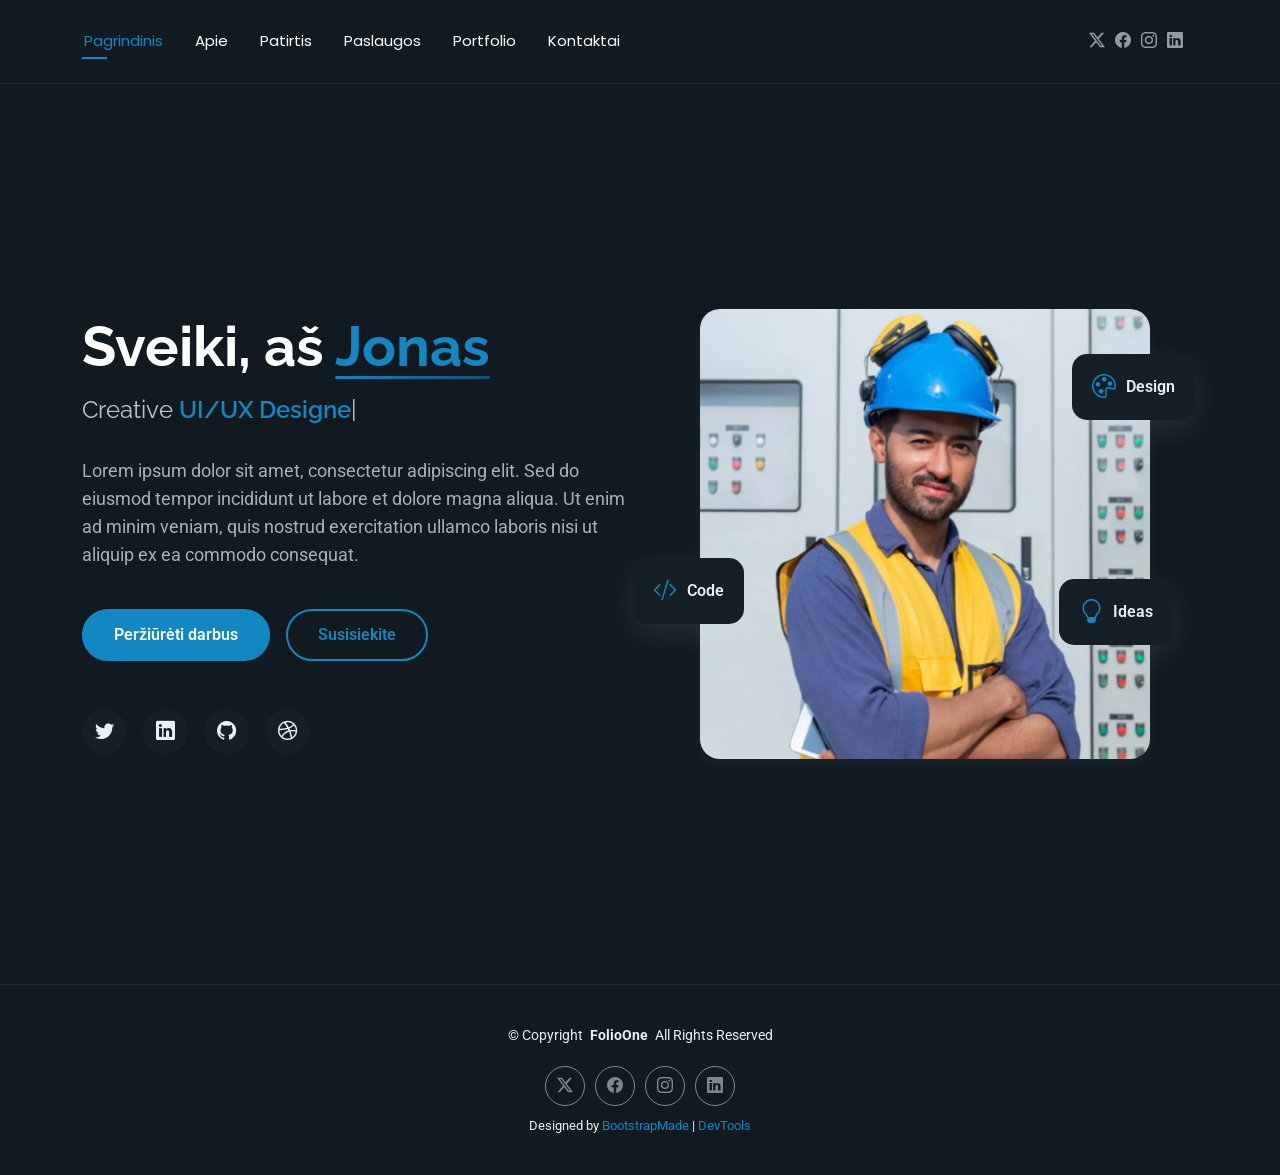
==== commit cce52517: "," ====
--- a/index.html
+++ b/index.html
@@ -48,12 +48,12 @@
 
       <nav id="navmenu" class="navmenu">
         <ul>
-          <li><a href="index.html" class="active">Home</a></li>
-          <li><a href="about.html">About</a></li>
-          <li><a href="resume.html">Resume</a></li>
-          <li><a href="services.html">Services</a></li>
+          <li><a href="index.html" class="active">Pagrindinis</a></li>
+          <li><a href="about.html">Apie</a></li>
+          <li><a href="resume.html">Patirtis</a></li>
+          <li><a href="services.html">Paslaugos</a></li>
           <li><a href="portfolio.html">Portfolio</a></li>
-          <li><a href="contact.html">Contact</a></li>
+          <li><a href="contact.html">Kontaktai</a></li>
         </ul>
         <i class="mobile-nav-toggle d-xl-none bi bi-list"></i>
       </nav>
@@ -78,12 +78,12 @@
         <div class="row gy-4 align-items-center">
           <div class="col-lg-6 order-2 order-lg-1">
             <div class="hero-content">
-              <h1 data-aos="fade-up" data-aos-delay="200">Hello, I'm <span class="highlight">Brandon Johnson</span></h1>
+              <h1 data-aos="fade-up" data-aos-delay="200">Sveiki, aš <span class="highlight">Jonas</span></h1>
               <h2 data-aos="fade-up" data-aos-delay="300">Creative <span class="typed" data-typed-items="UI/UX Designer, Web Developer, Digital Artist, Brand Strategist"></span></h2>
               <p data-aos="fade-up" data-aos-delay="400">Lorem ipsum dolor sit amet, consectetur adipiscing elit. Sed do eiusmod tempor incididunt ut labore et dolore magna aliqua. Ut enim ad minim veniam, quis nostrud exercitation ullamco laboris nisi ut aliquip ex ea commodo consequat.</p>
               <div class="hero-actions" data-aos="fade-up" data-aos-delay="500">
-                <a href="portfolio.html" class="btn btn-primary">View My Work</a>
-                <a href="contact.html" class="btn btn-outline">Get In Touch</a>
+                <a href="portfolio.html" class="btn btn-primary">Peržiūrėti darbus</a>
+                <a href="contact.html" class="btn btn-outline">Susisiekite</a>
               </div>
               <div class="social-links" data-aos="fade-up" data-aos-delay="600">
                 <a href="#"><i class="bi bi-twitter"></i></a>
@@ -96,7 +96,7 @@
           <div class="col-lg-6 order-1 order-lg-2">
             <div class="hero-image" data-aos="zoom-in" data-aos-delay="300">
               <div class="image-wrapper">
-                <img src="assets/img/profile/profile-square-11.webp" alt="Sarah Mitchell" class="img-fluid">
+                <img src="assets/img/profile/new-profile-square-11.webp" alt="Sarah Mitchell" class="img-fluid">
                 <div class="floating-elements">
                   <div class="floating-card design" data-aos="fade-left" data-aos-delay="700">
                     <i class="bi bi-palette"></i>
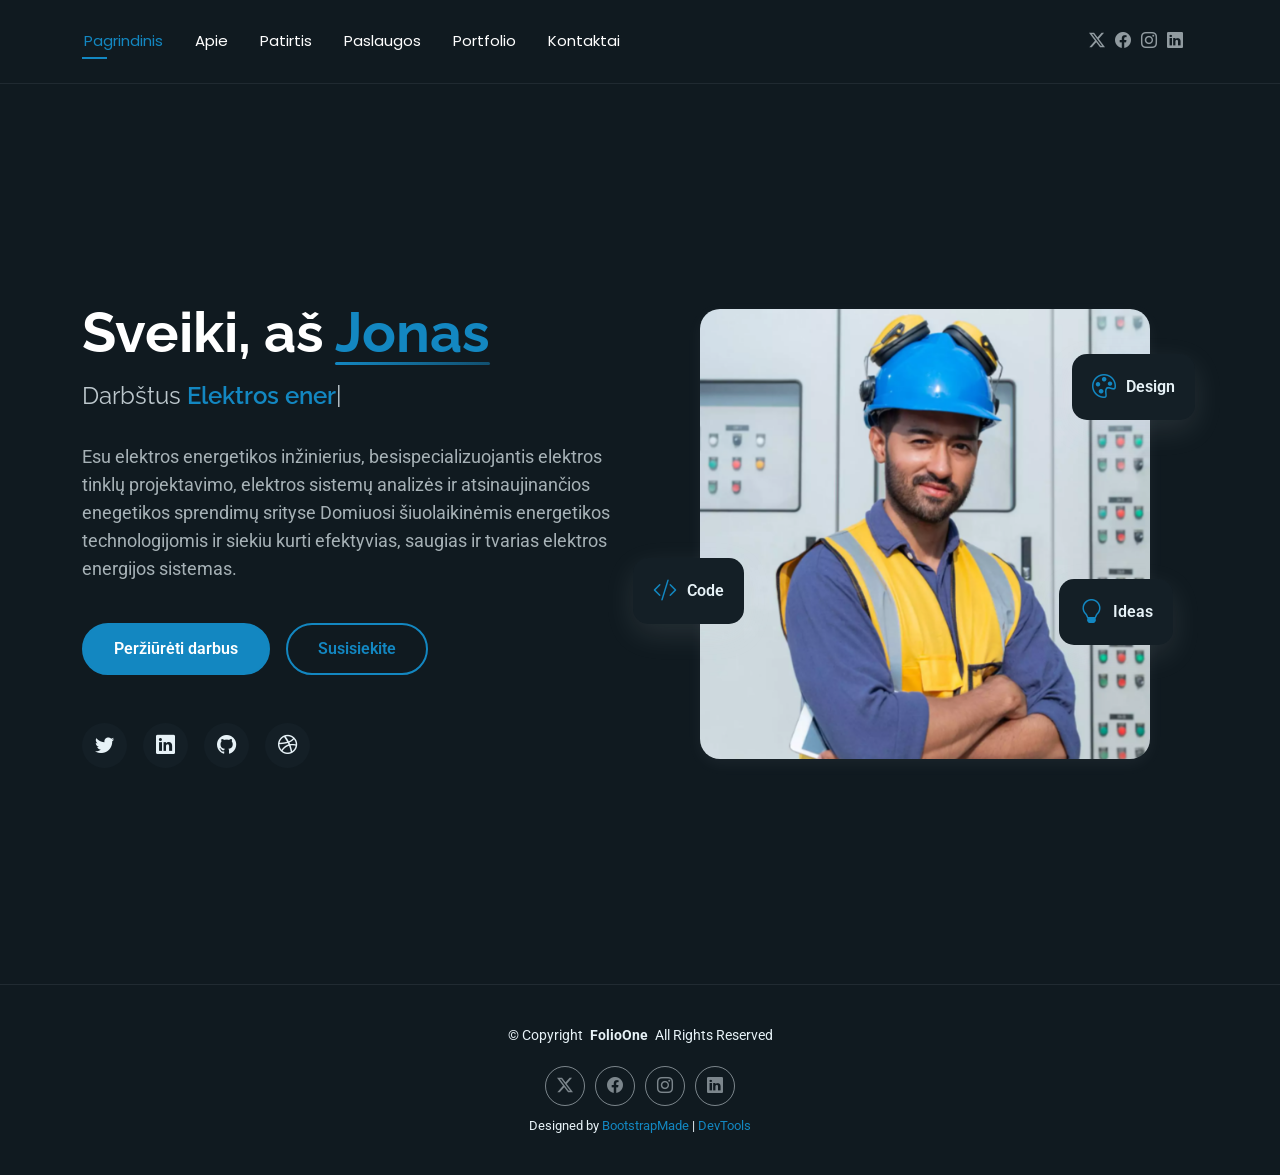
==== commit b655f348: "," ====
--- a/index.html
+++ b/index.html
@@ -1,16 +1,17 @@
 <!DOCTYPE html>
-<html lang="en">
+<html lang="lt">
 
 <head>
   <meta charset="utf-8">
   <meta content="width=device-width, initial-scale=1.0" name="viewport">
-  <title>Index - FolioOne Bootstrap Template</title>
-  <meta name="description" content="">
+  <title>Jono CV</title>
+  <meta name="author" content="Jonas Jegorovas">
+  <meta name="description" content="Jono Jegorovo CV puslapis">
   <meta name="keywords" content="">
 
   <!-- Favicons -->
-  <link href="assets/img/favicon.png" rel="icon">
-  <link href="assets/img/apple-touch-icon.png" rel="apple-touch-icon">
+  <link href="assets/img/lightning-pixel-art.png" rel="icon">
+  <link href="assets/img/lightning-pixel-art.png" rel="apple-touch-icon">
 
   <!-- Fonts -->
   <link href="https://fonts.googleapis.com" rel="preconnect">
@@ -79,8 +80,8 @@
           <div class="col-lg-6 order-2 order-lg-1">
             <div class="hero-content">
               <h1 data-aos="fade-up" data-aos-delay="200">Sveiki, aš <span class="highlight">Jonas</span></h1>
-              <h2 data-aos="fade-up" data-aos-delay="300">Creative <span class="typed" data-typed-items="UI/UX Designer, Web Developer, Digital Artist, Brand Strategist"></span></h2>
-              <p data-aos="fade-up" data-aos-delay="400">Lorem ipsum dolor sit amet, consectetur adipiscing elit. Sed do eiusmod tempor incididunt ut labore et dolore magna aliqua. Ut enim ad minim veniam, quis nostrud exercitation ullamco laboris nisi ut aliquip ex ea commodo consequat.</p>
+              <h2 data-aos="fade-up" data-aos-delay="300">Darbštus <span class="typed" data-typed-items="Elektros energetikos inžinierius, Energetikos sistemų projektuotojas"></span></h2>
+              <p data-aos="fade-up" data-aos-delay="400">Esu elektros energetikos inžinierius, besispecializuojantis elektros tinklų projektavimo, elektros sistemų analizės ir atsinaujinančios enegetikos sprendimų srityse Domiuosi šiuolaikinėmis energetikos technologijomis ir siekiu kurti efektyvias, saugias ir tvarias elektros energijos sistemas.</p>
               <div class="hero-actions" data-aos="fade-up" data-aos-delay="500">
                 <a href="portfolio.html" class="btn btn-primary">Peržiūrėti darbus</a>
                 <a href="contact.html" class="btn btn-outline">Susisiekite</a>
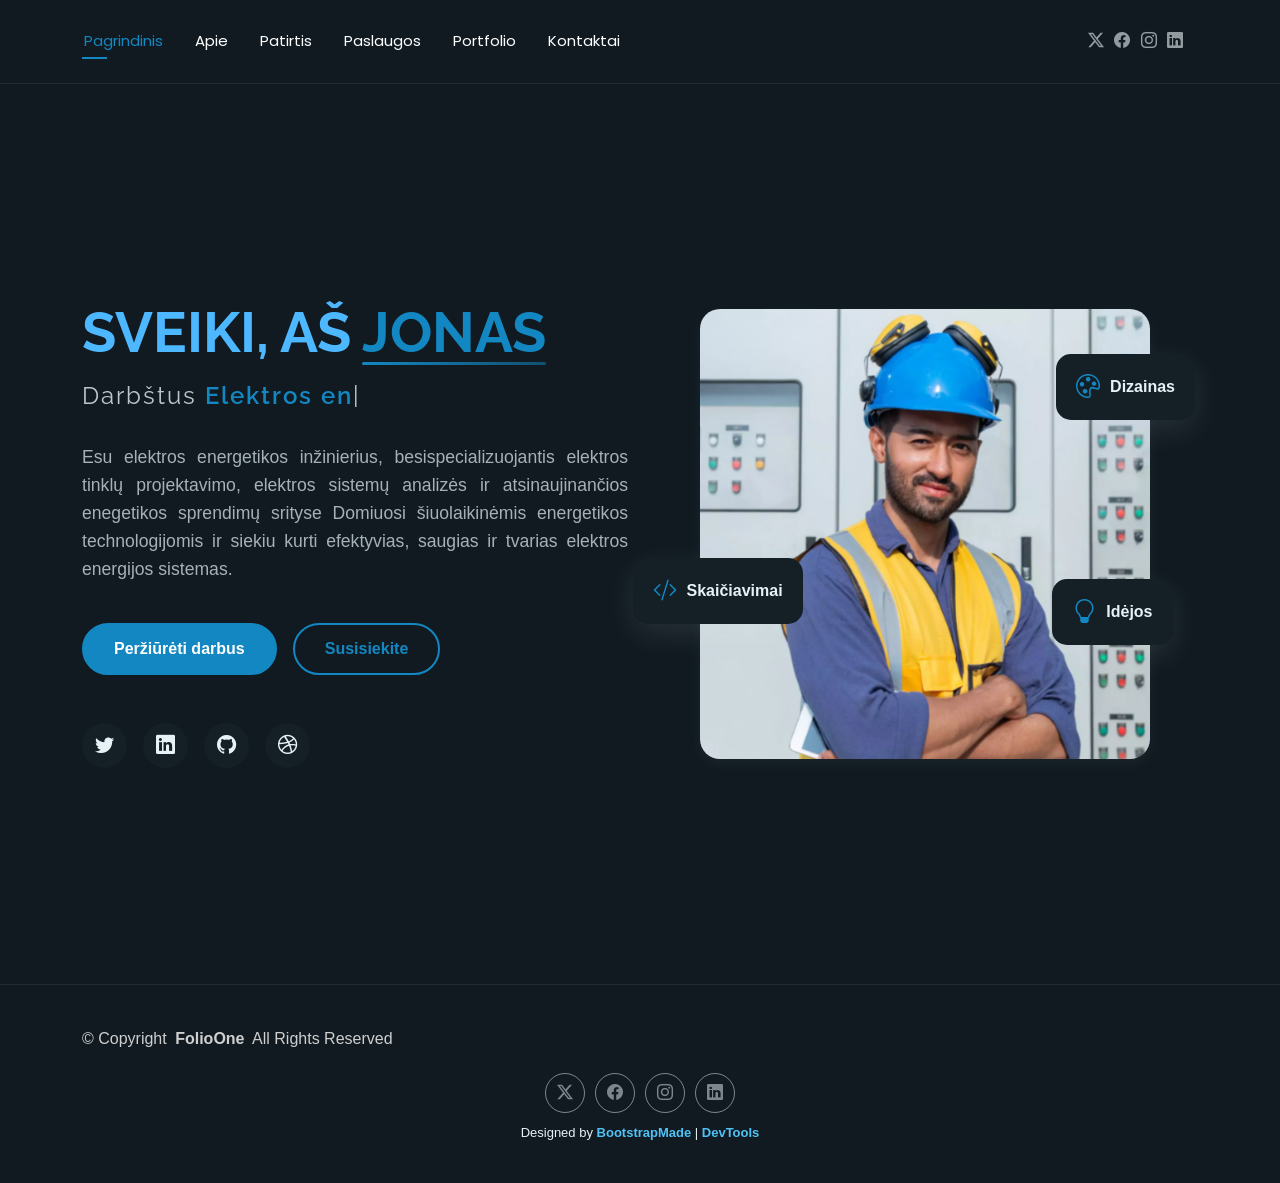
==== commit 47ae912e: "." ====
--- a/index.html
+++ b/index.html
@@ -27,6 +27,7 @@
 
   <!-- Main CSS File -->
   <link href="assets/css/main.css" rel="stylesheet">
+  <link href="assets/css/custom.css" rel="stylesheet">
 
   <!-- =======================================================
   * Template Name: FolioOne
@@ -97,19 +98,19 @@
           <div class="col-lg-6 order-1 order-lg-2">
             <div class="hero-image" data-aos="zoom-in" data-aos-delay="300">
               <div class="image-wrapper">
-                <img src="assets/img/profile/new-profile-square-11.webp" alt="Sarah Mitchell" class="img-fluid">
+                <img src="assets/img/profile/new-profile-square-11.webp" alt="Jonas Jegorovas" class="img-fluid">
                 <div class="floating-elements">
                   <div class="floating-card design" data-aos="fade-left" data-aos-delay="700">
                     <i class="bi bi-palette"></i>
-                    <span>Design</span>
+                    <span>Dizainas</span>
                   </div>
                   <div class="floating-card code" data-aos="fade-right" data-aos-delay="800">
                     <i class="bi bi-code-slash"></i>
-                    <span>Code</span>
+                    <span>Skaičiavimai</span>
                   </div>
                   <div class="floating-card creativity" data-aos="fade-up" data-aos-delay="900">
                     <i class="bi bi-lightbulb"></i>
-                    <span>Ideas</span>
+                    <span>Idėjos</span>
                   </div>
                 </div>
               </div>
--- a/assets/css/custom.css
+++ b/assets/css/custom.css
@@ -0,0 +1,108 @@
+/* Šriftas */
+body {
+    font-family: "Open Sans", sans-serif;
+    color: #e0e0e0;
+}
+
+/* Antraštės */
+h1 {
+    font-size: 60px;
+    color: #4db8ff;
+    font-weight: 700;
+    text-transform: uppercase;
+}
+
+h2 {
+    font-size: 42px;
+    color: #ffffff;
+    letter-spacing: 2px;
+}
+
+h3 {
+    font-size: 30px;
+    color: #4db8ff;
+}
+
+h4 {
+    font-size: 24px;
+    color: #87ceeb;
+}
+
+h5 {
+    font-size: 20px;
+    color: #ffffff;
+}
+
+h6 {
+    font-size: 16px;
+    line-height: 1.8;
+    color: #cfcfcf;
+    text-align: justify;
+}
+
+p {
+    font-size: 16px;
+    line-height: 1.8;
+    color: #cfcfcf;
+    text-align: justify;
+}
+
+/* Mygtukai */
+.btn
+button {
+    background: #1e88e5;
+    color: #ffffff;
+    padding: 12px 24px;
+    border-radius: 10px;
+    border: 2px solid #42a5f5;
+    transition: all 0.3s ease;
+}
+
+.btn:hover,
+button:hover {
+    background: #42a5f5;
+    color: #000;
+    transform: scale(1.05);
+}
+
+.btn:active,
+button:active {
+    background: #1565c0;
+    transform: scale(0.98);
+}
+
+/* Nuorodos */
+a {
+    color: #4fc3f7;
+    text-decoration: none;
+    font-weight: 600;
+    transition: 0.3s;
+}
+
+a:hover {
+    color: #81d4fa;
+    text-decoration: underline;
+}
+
+a:active{
+    color: #ffffff;
+}
+
+/* Margin ir Padding skiltyse */
+#about,
+#resume,
+#portfolio {
+    margin-top: 80px;
+    margin-bottom: 80px;
+    padding: 40px;
+}
+
+/* Turinio blokai */
+.service-card,
+.resume-item,
+.portfolio-item {
+    padding: 25px;
+    margin: 20px;
+    border-radius: 20px;
+    box-shadow: 0 0 20px rgba(0, 140, 255, 0.3);
+}
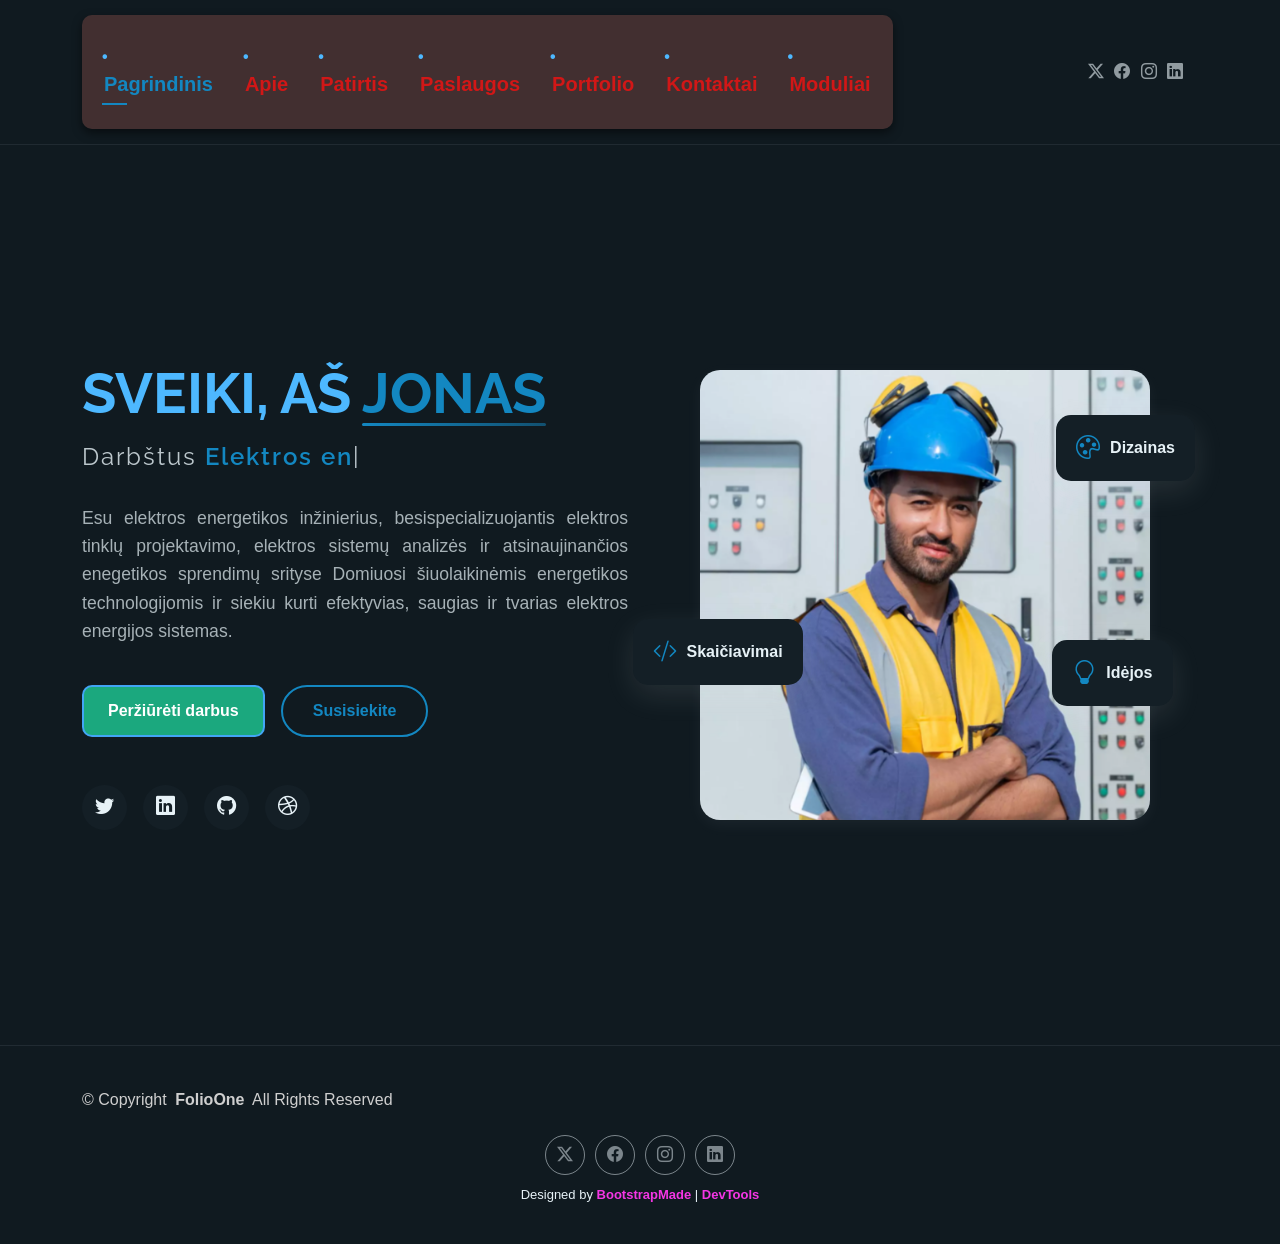
==== commit b430fbad: "," ====
--- a/index.html
+++ b/index.html
@@ -56,6 +56,7 @@
           <li><a href="services.html">Paslaugos</a></li>
           <li><a href="portfolio.html">Portfolio</a></li>
           <li><a href="contact.html">Kontaktai</a></li>
+          <li><a href="modulis.html">Moduliai</a></li>
         </ul>
         <i class="mobile-nav-toggle d-xl-none bi bi-list"></i>
       </nav>
--- a/assets/css/custom.css
+++ b/assets/css/custom.css
@@ -48,9 +48,8 @@
 }
 
 /* Mygtukai */
-.btn
-button {
-    background: #1e88e5;
+.hero .hero-actions .btn.btn-primary {
+    background-color: #1ba87e;
     color: #ffffff;
     padding: 12px 24px;
     border-radius: 10px;
@@ -58,22 +57,15 @@
     transition: all 0.3s ease;
 }
 
-.btn:hover,
-button:hover {
-    background: #42a5f5;
+.hero .hero-actions .btn.btn-primary:hover{
+    background: #ce5f5f;
     color: #000;
     transform: scale(1.05);
 }
 
-.btn:active,
-button:active {
-    background: #1565c0;
-    transform: scale(0.98);
-}
-
 /* Nuorodos */
 a {
-    color: #4fc3f7;
+    color: #f536e5;
     text-decoration: none;
     font-weight: 600;
     transition: 0.3s;
@@ -105,4 +97,86 @@
     margin: 20px;
     border-radius: 20px;
     box-shadow: 0 0 20px rgba(0, 140, 255, 0.3);
+}
+
+/* Navigacijos juosta */
+.navmenu {
+    background-color: #523736c5;
+    padding: 15px 20px;
+    border-radius: 10px;
+    box-shadow: 0 4px 10px rgba(0, 0, 0, 0.5);
+}
+
+.navmenu a {
+    color: #d11717;
+    font-weight: 600;
+    font-size: 20px;
+    transition: 0.3s;
+}
+
+/*Progreso juostos*/
+.skills .skill-box .progress .progress-bar {
+    background-color: #39ccd6;
+    border-radius: 10px;
+}
+
+.resume .skill-item .progress .progress-bar {
+    height: 10px;
+    background-color: #39ccd6;
+    border-radius: 10px;
+}
+
+/*Nenumeruotas sąrašas*/
+ul{
+    list-style: none;
+}
+
+ul li::before {
+    content: "• ";
+    color: #4db8ff;
+    font-weight: bold;
+}
+
+/*Numeruotas sąrašas*/
+ol {
+    counter-reset: etapai;
+    list-style: none;
+}
+
+ol li {
+    counter-increment: etapai;
+}
+
+ol li::before {
+    content: counter(etapai) ". ";
+    color: #4db8ff;
+    font-weight: bold;
+}
+
+/*Įdėtinis sąrašas*/
+ul ul {
+    margin-top: 10px;
+    margin-left: 30px;
+    color: #ffd54f;
+    font-size: 0.9em;
+}
+
+/*Lentelė*/
+table th {
+    background-color: #0f7417;
+    color: #ffffff;
+    font-size: 18px;
+}
+
+table tr:nth-child(even) {
+    background-color: #1e1e1e;
+}
+
+table tr:nth-child(odd) {
+    background-color: #2e2e2e;
+}
+
+table th, table td {
+    padding: 12px;
+    text-align: center;
 }
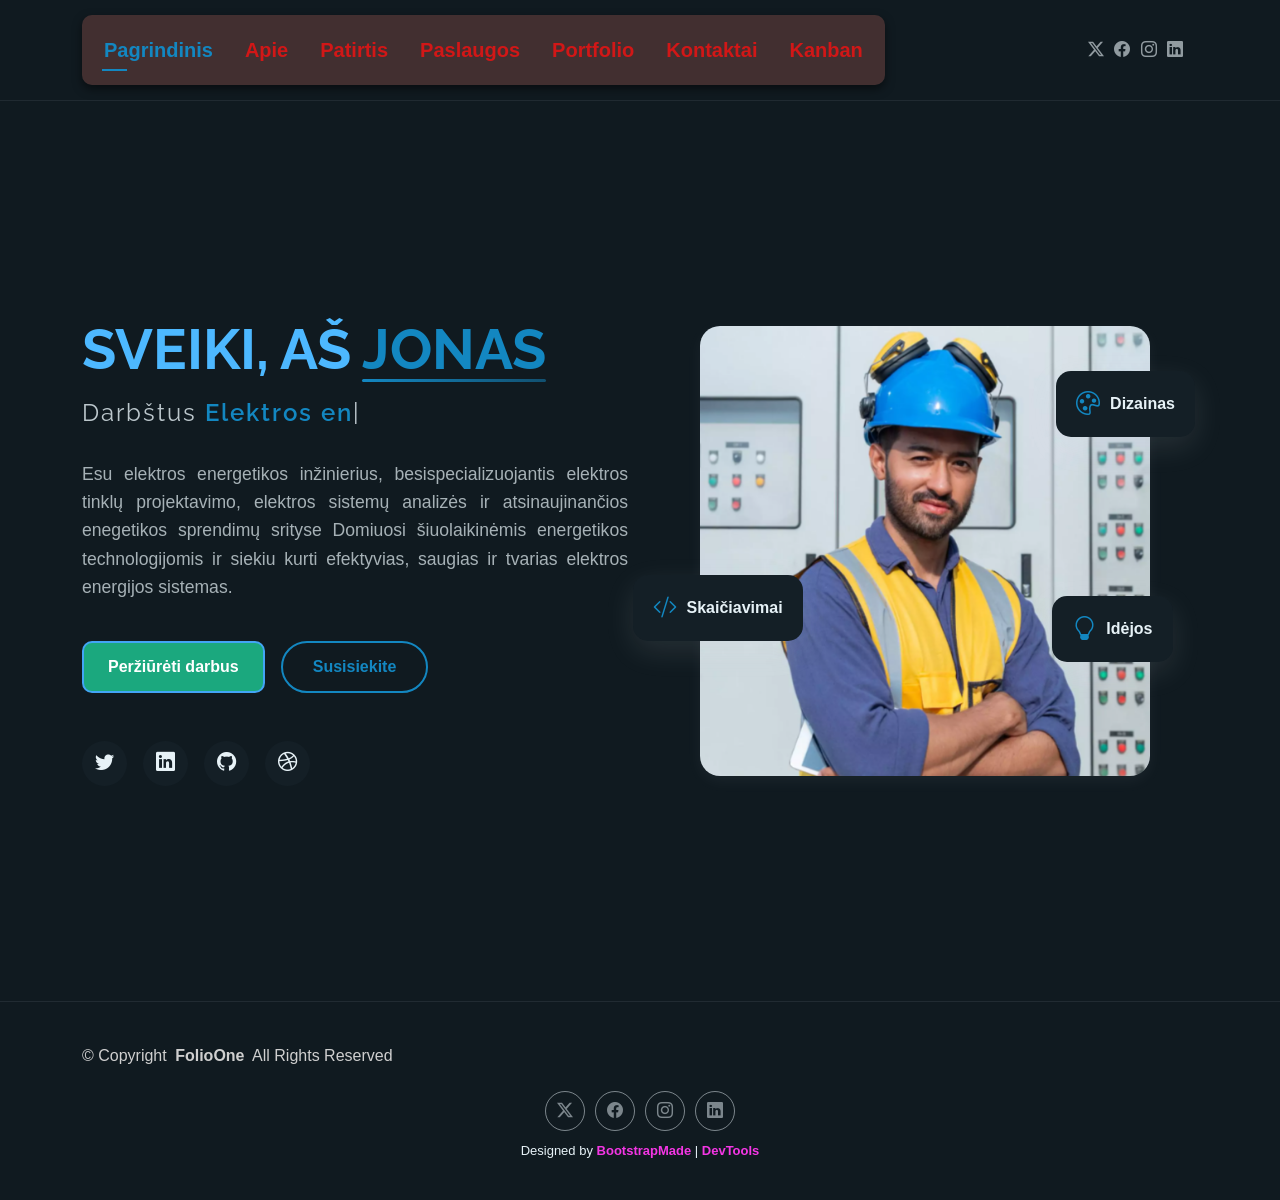
==== commit ada13e02: "." ====
--- a/index.html
+++ b/index.html
@@ -56,7 +56,7 @@
           <li><a href="services.html">Paslaugos</a></li>
           <li><a href="portfolio.html">Portfolio</a></li>
           <li><a href="contact.html">Kontaktai</a></li>
-          <li><a href="modulis.html">Moduliai</a></li>
+          <li><a href="kanban.html">Kanban</a></li>
         </ul>
         <i class="mobile-nav-toggle d-xl-none bi bi-list"></i>
       </nav>
--- a/assets/css/custom.css
+++ b/assets/css/custom.css
@@ -102,7 +102,7 @@
 /* Navigacijos juosta */
 .navmenu {
     background-color: #523736c5;
-    padding: 15px 20px;
+    padding: 5px 20px;
     border-radius: 10px;
     box-shadow: 0 4px 10px rgba(0, 0, 0, 0.5);
 }
@@ -112,6 +112,10 @@
     font-weight: 600;
     font-size: 20px;
     transition: 0.3s;
+}
+
+.navmenu ul li::before {
+content: " ";
 }
 
 /*Progreso juostos*/
@@ -179,4 +183,245 @@
 table th, table td {
     padding: 12px;
     text-align: center;
+}
+
+/* Kanban kortelės */
+.skill-kanban {
+    display: flex;
+    justify-content: space-between;
+    gap: 30px;
+    margin-top: 50px;
+    align-items: flex-start;
+    flex-wrap: wrap;
+}
+
+.kanban-column {
+    flex: 1;
+    background: #16213e;
+    padding: 20px;
+    border-radius: 15px;
+    box-shadow: 0 0 15px rgba(77, 184, 255, 0.3);
+}
+
+.kanban-column h3 {
+    text-align: center;
+    color: #4db8ff;
+    margin-bottom: 20px;
+}
+
+.skill-card {
+    background: #0f3460;
+    border-left: 5px solid #4db8ff;
+    padding: 15px;
+    margin-bottom: 15px;
+    border-radius: 10px;
+    color: white;
+}
+
+.skill-card h4 {
+    margin-bottom: 10px;
+    color: #4db8ff;
+}
+
+
+.xp-info {
+    margin-top: 10px;
+    text-align: center;
+    display: flex;
+    flex-direction: column;
+}
+
+.xp-table {
+    margin: 0 auto;
+    width: 60%;
+    border-collapse: collapse;
+}
+
+.xp-table th {
+    background-color: #1e88e5;
+    color: white;
+    padding: 12px;
+}
+
+.xp-table td {
+    padding: 12px;
+    border: 1px solid white;
+    text-align: center;
+}
+
+.xp-table tr:nth-child(even) {
+    background-color: rgba(255,255,255,0.08);
+}
+
+.xp-table tr:hover {
+    background-color: rgba(77,184,255,0.2);
+}
+
+
+.xp-progress {
+    text-align: center;
+    margin: 20px 0;
+}
+
+.progress-container {
+    width: 80%;
+    height: 35px;
+    background-color: #d9d9d9;
+    border-radius: 20px;
+    margin: 20px auto;
+    overflow: hidden;
+    border: 2px solid #4db8ff;
+}
+
+.progress-bar {
+    width: 65%;
+    height: 100%;
+    background: linear-gradient(to right, #4db8ff, #1e88e5);
+    color: white;
+    text-align: center;
+    line-height: 35px;
+    font-weight: bold;
+}
+
+.stats-section {
+    margin: 20px 0;
+    text-align: center;
+}
+
+.stats-container {
+    margin-top: 20px;
+    display: flex;
+    justify-content: center;
+    gap: 25px;
+    flex-wrap: wrap;
+}
+
+.stat-card {
+    width: 240px;
+    padding: 25px;
+    background: #16213e;
+    border-radius: 15px;
+    border: 2px solid #4db8ff;
+    box-shadow: 0 0 15px rgba(77, 184, 255, 0.4);
+}
+
+.stat-card h3 {
+    color: #4db8ff;
+    font-size: 36px;
+    margin-bottom: 10px;
+    text-align: center;
+}
+
+.stat-card p {
+    color: white;
+    margin: 0;
+    text-align: center;
+}
+
+.modules {
+    display: flex;
+    flex-direction: column;
+    gap: 50px;
+    max-width: 1200px;
+    margin: 0 auto;
+}
+
+/* Paslaugų skiltis */
+#services {
+    background: linear-gradient(
+        -45deg,
+        #0f172a,
+        #1e3a8a,
+        #0b49cf,
+        #2153ae
+    );
+    background-size: 400% 400%;
+    animation: gradientMove 5s ease infinite;
+}
+
+/* Gradiento animacija */
+@keyframes gradientMove {
+    0% {
+        background-position: 0% 50%;
+    }
+
+    50% {
+        background-position: 100% 50%;
+    }
+
+    100% {
+        background-position: 0% 50%;
+    }
+}
+
+
+.shapes {
+    position: relative;
+    height: 250px;
+    margin-top: 30px;
+}
+
+/* Apskritimas */
+.circle {
+    width: 100px;
+    height: 100px;
+    background: #4db8ff;
+    border-radius: 50%;
+    position: absolute;
+
+    animation: pulse 2s infinite alternate,
+               floatLeftRight 6s infinite ease-in-out;
+}
+
+/* Trikampis */
+.triangle {
+    width: 0;
+    height: 0;
+
+    border-left: 60px solid transparent;
+    border-right: 60px solid transparent;
+    border-bottom: 100px solid #ffd54f;
+
+    position: absolute;
+    left: 250px;
+    top: 50px;
+
+    animation: rotateTriangle 5s linear infinite;
+}
+
+/* Pulsavimas */
+@keyframes pulse {
+    from {
+        transform: scale(1);
+    }
+
+    to {
+        transform: scale(1.3);
+    }
+}
+
+/* Judėjimas */
+@keyframes floatLeftRight {
+    0% {
+        left: 0;
+    }
+
+    50% {
+        left: 150px;
+    }
+
+    100% {
+        left: 0;
+    }
+}
+
+/* Sukimasis */
+@keyframes rotateTriangle {
+    from {
+        transform: rotate(0deg);
+    }
+
+    to {
+        transform: rotate(360deg);
+    }
 }
